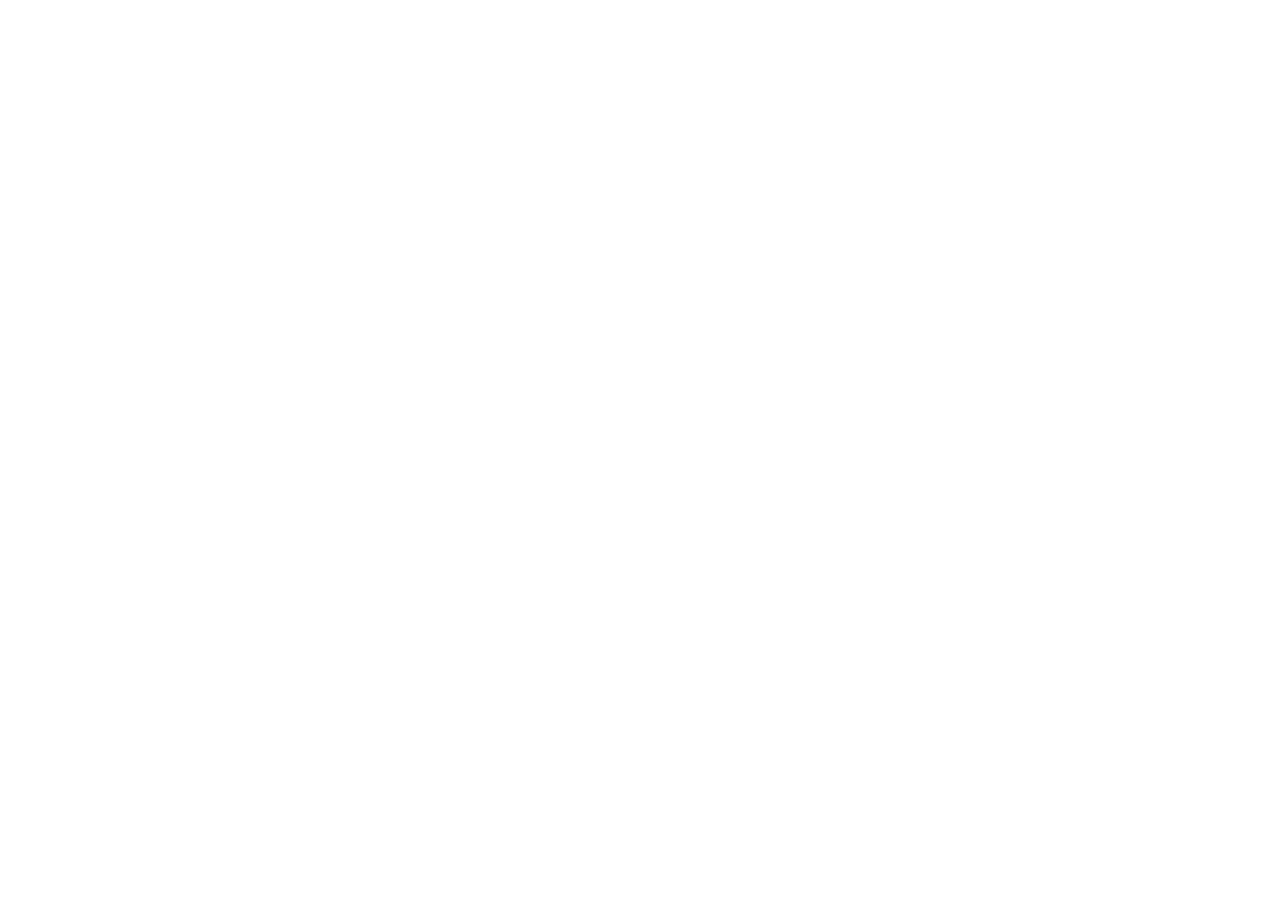
==== index.html @ 01aeedef "新建了大事件项目" ====
<!DOCTYPE html>
<html lang="en">

<head>
    <meta charset="UTF-8">
    <meta http-equiv="X-UA-Compatible" content="IE=edge">
    <meta name="viewport" content="width=device-width, initial-scale=1.0">
    <title>Document</title>
</head>

<body>

</body>

</html>
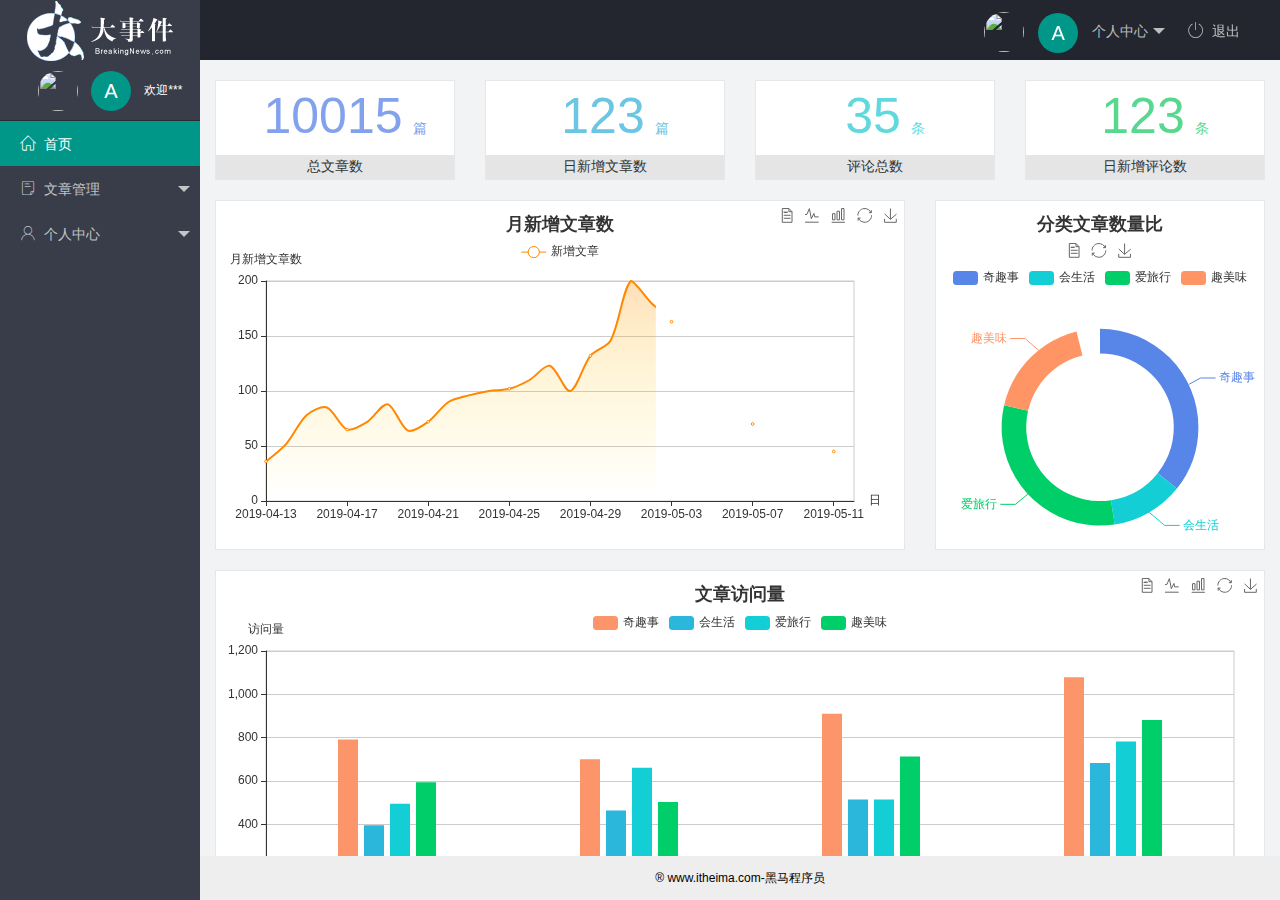
==== commit 03b809a3: "完成了首页的开发" ====
--- a/index.html
+++ b/index.html
@@ -5,11 +5,104 @@
     <meta charset="UTF-8">
     <meta http-equiv="X-UA-Compatible" content="IE=edge">
     <meta name="viewport" content="width=device-width, initial-scale=1.0">
-    <title>Document</title>
+    <title>大事件-后台主页</title>
+    <link rel="stylesheet" href="assets/lib/layui/css/layui.css">
+    <link rel="stylesheet" href="assets/fonts/iconfont.css">
+    <link rel="stylesheet" href="assets/css/index.css">
 </head>
 
 <body>
 
+    <div class="layui-layout layui-layout-admin">
+        <div class="layui-header">
+            <div class="layui-logo layui-hide-xs layui-bg-black">
+                <img src="assets/images1/logo.png" alt="">
+            </div>
+            <!-- 头部区域（可配合layui 已有的水平导航） -->
+            <ul class="layui-nav layui-layout-right">
+                <li class="layui-nav-item layui-hide layui-show-md-inline-block">
+                    <a href="javascript:;" class="userinfo">
+                        <img src="//tva1.sinaimg.cn/crop.0.0.118.118.180/5db11ff4gw1e77d3nqrv8j203b03cweg.jpg"
+                            class="layui-nav-img">
+                        <span class="text-avater">A</span>
+                        个人中心
+                    </a>
+                    <dl class="layui-nav-child">
+                        <dd><a href="">基本资料</a></dd>
+                        <dd><a href="">更换头像</a></dd>
+                        <dd><a href="">重置密码</a></dd>
+                    </dl>
+                </li>
+                <li class="layui-nav-item"><a href="javascript:;" id="btnLoginout"><span
+                            class="iconfont icon-style">&#xe865;</span>退出</a></li>
+            </ul>
+        </div>
+
+        <div class="layui-side layui-bg-black">
+            <div class="layui-side-scroll">
+                <div class="userfo">
+                    <a href="javascript:;" class="userinfo">
+                        <img src="//tva1.sinaimg.cn/crop.0.0.118.118.180/5db11ff4gw1e77d3nqrv8j203b03cweg.jpg"
+                            class="layui-nav-img">
+                        <span class="text-avater">A</span>
+
+                        <span id="welcome">欢迎***</span>
+                    </a>
+                </div>
+
+                <!-- 左侧导航区域（可配合layui已有的垂直导航） -->
+                <ul class="layui-nav layui-nav-tree" lay-shrink="all">
+                    <li class="layui-nav-item layui-this"><a href="./home/dashboard.html" target="fm"><span
+                                class="iconfont icon-style">&#xe6a9;</span>首页</a></li>
+
+                    <li class="layui-nav-item">
+                        <a href="javascript:;"><span class="iconfont icon-style">&#xe615;</span>文章管理</a>
+                        <dl class="layui-nav-child">
+                            <dd><a href="javascript:;"><i class="layui-icon layui-icon-app icon-style-list
+                                "></i>文章类别</a></dd>
+                            <dd><a href="javascript:;">
+                                    <i class="layui-icon layui-icon-app icon-style-list
+                                "></i>
+                                    文章列表</a></dd>
+                            <dd><a href="javascript:;"><i class="layui-icon layui-icon-app icon-style-list
+                                "></i>发布文章</a></dd>
+                        </dl>
+                    </li>
+                    <li class="layui-nav-item">
+                        <a href="javascript:;"><span class="iconfont icon-style">&#xe614;</span>个人中心</a>
+                        <dl class="layui-nav-child">
+                            <dd><a href="javascript:;"><i class="layui-icon layui-icon-app icon-style-list
+                                "></i>基本资料</a></dd>
+                            <dd><a href="javascript:;"><i class="layui-icon layui-icon-app icon-style-list
+                                "></i>更换头像</a></dd>
+                            <dd><a href="javascript:;"><i class="layui-icon layui-icon-app icon-style-list
+                                "></i>重置密码</a></dd>
+                        </dl>
+                    </li>
+                </ul>
+            </div>
+        </div>
+
+        <div class="layui-body">
+            <!-- 内容主体区域 -->
+
+            <iframe src="/home/dashboard.html" frameborder="0" name="fm"></iframe>
+
+        </div>
+
+        <div class="layui-footer">
+            <!-- 底部固定区域 -->
+            &reg;&nbsp;www.itheima.com-黑马程序员
+        </div>
+    </div>
+
+    <script src="assets/lib/layui/layui.all.js"></script>
+    <script src="assets/lib/jquery.js"></script>
+    <script src="assets/js/baseAPI.js"></script>
+    <script src="assets/js/index.js"></script>
+    k
+
+
 </body>
 
 </html>--- a/assets/lib/layui/css/layui.css
+++ b/assets/lib/layui/css/layui.css
@@ -0,0 +1,2 @@
+/** layui-v2.5.5 MIT License By https://www.layui.com */
+ .layui-inline,img{display:inline-block;vertical-align:middle}h1,h2,h3,h4,h5,h6{font-weight:400}.layui-edge,.layui-header,.layui-inline,.layui-main{position:relative}.layui-body,.layui-edge,.layui-elip{overflow:hidden}.layui-btn,.layui-edge,.layui-inline,img{vertical-align:middle}.layui-btn,.layui-disabled,.layui-icon,.layui-unselect{-moz-user-select:none;-webkit-user-select:none;-ms-user-select:none}.layui-elip,.layui-form-checkbox span,.layui-form-pane .layui-form-label{text-overflow:ellipsis;white-space:nowrap}.layui-breadcrumb,.layui-tree-btnGroup{visibility:hidden}blockquote,body,button,dd,div,dl,dt,form,h1,h2,h3,h4,h5,h6,input,li,ol,p,pre,td,textarea,th,ul{margin:0;padding:0;-webkit-tap-highlight-color:rgba(0,0,0,0)}a:active,a:hover{outline:0}img{border:none}li{list-style:none}table{border-collapse:collapse;border-spacing:0}h4,h5,h6{font-size:100%}button,input,optgroup,option,select,textarea{font-family:inherit;font-size:inherit;font-style:inherit;font-weight:inherit;outline:0}pre{white-space:pre-wrap;white-space:-moz-pre-wrap;white-space:-pre-wrap;white-space:-o-pre-wrap;word-wrap:break-word}body{line-height:24px;font:14px Helvetica Neue,Helvetica,PingFang SC,Tahoma,Arial,sans-serif}hr{height:1px;margin:10px 0;border:0;clear:both}a{color:#333;text-decoration:none}a:hover{color:#777}a cite{font-style:normal;*cursor:pointer}.layui-border-box,.layui-border-box *{box-sizing:border-box}.layui-box,.layui-box *{box-sizing:content-box}.layui-clear{clear:both;*zoom:1}.layui-clear:after{content:'\20';clear:both;*zoom:1;display:block;height:0}.layui-inline{*display:inline;*zoom:1}.layui-edge{display:inline-block;width:0;height:0;border-width:6px;border-style:dashed;border-color:transparent}.layui-edge-top{top:-4px;border-bottom-color:#999;border-bottom-style:solid}.layui-edge-right{border-left-color:#999;border-left-style:solid}.layui-edge-bottom{top:2px;border-top-color:#999;border-top-style:solid}.layui-edge-left{border-right-color:#999;border-right-style:solid}.layui-disabled,.layui-disabled:hover{color:#d2d2d2!important;cursor:not-allowed!important}.layui-circle{border-radius:100%}.layui-show{display:block!important}.layui-hide{display:none!important}@font-face{font-family:layui-icon;src:url(../font/iconfont.eot?v=250);src:url(../font/iconfont.eot?v=250#iefix) format('embedded-opentype'),url(../font/iconfont.woff2?v=250) format('woff2'),url(../font/iconfont.woff?v=250) format('woff'),url(../font/iconfont.ttf?v=250) format('truetype'),url(../font/iconfont.svg?v=250#layui-icon) format('svg')}.layui-icon{font-family:layui-icon!important;font-size:16px;font-style:normal;-webkit-font-smoothing:antialiased;-moz-osx-font-smoothing:grayscale}.layui-icon-reply-fill:before{content:"\e611"}.layui-icon-set-fill:before{content:"\e614"}.layui-icon-menu-fill:before{content:"\e60f"}.layui-icon-search:before{content:"\e615"}.layui-icon-share:before{content:"\e641"}.layui-icon-set-sm:before{content:"\e620"}.layui-icon-engine:before{content:"\e628"}.layui-icon-close:before{content:"\1006"}.layui-icon-close-fill:before{content:"\1007"}.layui-icon-chart-screen:before{content:"\e629"}.layui-icon-star:before{content:"\e600"}.layui-icon-circle-dot:before{content:"\e617"}.layui-icon-chat:before{content:"\e606"}.layui-icon-release:before{content:"\e609"}.layui-icon-list:before{content:"\e60a"}.layui-icon-chart:before{content:"\e62c"}.layui-icon-ok-circle:before{content:"\1005"}.layui-icon-layim-theme:before{content:"\e61b"}.layui-icon-table:before{content:"\e62d"}.layui-icon-right:before{content:"\e602"}.layui-icon-left:before{content:"\e603"}.layui-icon-cart-simple:before{content:"\e698"}.layui-icon-face-cry:before{content:"\e69c"}.layui-icon-face-smile:before{content:"\e6af"}.layui-icon-survey:before{content:"\e6b2"}.layui-icon-tree:before{content:"\e62e"}.layui-icon-upload-circle:before{content:"\e62f"}.layui-icon-add-circle:before{content:"\e61f"}.layui-icon-download-circle:before{content:"\e601"}.layui-icon-templeate-1:before{content:"\e630"}.layui-icon-util:before{content:"\e631"}.layui-icon-face-surprised:before{content:"\e664"}.layui-icon-edit:before{content:"\e642"}.layui-icon-speaker:before{content:"\e645"}.layui-icon-down:before{content:"\e61a"}.layui-icon-file:before{content:"\e621"}.layui-icon-layouts:before{content:"\e632"}.layui-icon-rate-half:before{content:"\e6c9"}.layui-icon-add-circle-fine:before{content:"\e608"}.layui-icon-prev-circle:before{content:"\e633"}.layui-icon-read:before{content:"\e705"}.layui-icon-404:before{content:"\e61c"}.layui-icon-carousel:before{content:"\e634"}.layui-icon-help:before{content:"\e607"}.layui-icon-code-circle:before{content:"\e635"}.layui-icon-water:before{content:"\e636"}.layui-icon-username:before{content:"\e66f"}.layui-icon-find-fill:before{content:"\e670"}.layui-icon-about:before{content:"\e60b"}.layui-icon-location:before{content:"\e715"}.layui-icon-up:before{content:"\e619"}.layui-icon-pause:before{content:"\e651"}.layui-icon-date:before{content:"\e637"}.layui-icon-layim-uploadfile:before{content:"\e61d"}.layui-icon-delete:before{content:"\e640"}.layui-icon-play:before{content:"\e652"}.layui-icon-top:before{content:"\e604"}.layui-icon-friends:before{content:"\e612"}.layui-icon-refresh-3:before{content:"\e9aa"}.layui-icon-ok:before{content:"\e605"}.layui-icon-layer:before{content:"\e638"}.layui-icon-face-smile-fine:before{content:"\e60c"}.layui-icon-dollar:before{content:"\e659"}.layui-icon-group:before{content:"\e613"}.layui-icon-layim-download:before{content:"\e61e"}.layui-icon-picture-fine:before{content:"\e60d"}.layui-icon-link:before{content:"\e64c"}.layui-icon-diamond:before{content:"\e735"}.layui-icon-log:before{content:"\e60e"}.layui-icon-rate-solid:before{content:"\e67a"}.layui-icon-fonts-del:before{content:"\e64f"}.layui-icon-unlink:before{content:"\e64d"}.layui-icon-fonts-clear:before{content:"\e639"}.layui-icon-triangle-r:before{content:"\e623"}.layui-icon-circle:before{content:"\e63f"}.layui-icon-radio:before{content:"\e643"}.layui-icon-align-center:before{content:"\e647"}.layui-icon-align-right:before{content:"\e648"}.layui-icon-align-left:before{content:"\e649"}.layui-icon-loading-1:before{content:"\e63e"}.layui-icon-return:before{content:"\e65c"}.layui-icon-fonts-strong:before{content:"\e62b"}.layui-icon-upload:before{content:"\e67c"}.layui-icon-dialogue:before{content:"\e63a"}.layui-icon-video:before{content:"\e6ed"}.layui-icon-headset:before{content:"\e6fc"}.layui-icon-cellphone-fine:before{content:"\e63b"}.layui-icon-add-1:before{content:"\e654"}.layui-icon-face-smile-b:before{content:"\e650"}.layui-icon-fonts-html:before{content:"\e64b"}.layui-icon-form:before{content:"\e63c"}.layui-icon-cart:before{content:"\e657"}.layui-icon-camera-fill:before{content:"\e65d"}.layui-icon-tabs:before{content:"\e62a"}.layui-icon-fonts-code:before{content:"\e64e"}.layui-icon-fire:before{content:"\e756"}.layui-icon-set:before{content:"\e716"}.layui-icon-fonts-u:before{content:"\e646"}.layui-icon-triangle-d:before{content:"\e625"}.layui-icon-tips:before{content:"\e702"}.layui-icon-picture:before{content:"\e64a"}.layui-icon-more-vertical:before{content:"\e671"}.layui-icon-flag:before{content:"\e66c"}.layui-icon-loading:before{content:"\e63d"}.layui-icon-fonts-i:before{content:"\e644"}.layui-icon-refresh-1:before{content:"\e666"}.layui-icon-rmb:before{content:"\e65e"}.layui-icon-home:before{content:"\e68e"}.layui-icon-user:before{content:"\e770"}.layui-icon-notice:before{content:"\e667"}.layui-icon-login-weibo:before{content:"\e675"}.layui-icon-voice:before{content:"\e688"}.layui-icon-upload-drag:before{content:"\e681"}.layui-icon-login-qq:before{content:"\e676"}.layui-icon-snowflake:before{content:"\e6b1"}.layui-icon-file-b:before{content:"\e655"}.layui-icon-template:before{content:"\e663"}.layui-icon-auz:before{content:"\e672"}.layui-icon-console:before{content:"\e665"}.layui-icon-app:before{content:"\e653"}.layui-icon-prev:before{content:"\e65a"}.layui-icon-website:before{content:"\e7ae"}.layui-icon-next:before{content:"\e65b"}.layui-icon-component:before{content:"\e857"}.layui-icon-more:before{content:"\e65f"}.layui-icon-login-wechat:before{content:"\e677"}.layui-icon-shrink-right:before{content:"\e668"}.layui-icon-spread-left:before{content:"\e66b"}.layui-icon-camera:before{content:"\e660"}.layui-icon-note:before{content:"\e66e"}.layui-icon-refresh:before{content:"\e669"}.layui-icon-female:before{content:"\e661"}.layui-icon-male:before{content:"\e662"}.layui-icon-password:before{content:"\e673"}.layui-icon-senior:before{content:"\e674"}.layui-icon-theme:before{content:"\e66a"}.layui-icon-tread:before{content:"\e6c5"}.layui-icon-praise:before{content:"\e6c6"}.layui-icon-star-fill:before{content:"\e658"}.layui-icon-rate:before{content:"\e67b"}.layui-icon-template-1:before{content:"\e656"}.layui-icon-vercode:before{content:"\e679"}.layui-icon-cellphone:before{content:"\e678"}.layui-icon-screen-full:before{content:"\e622"}.layui-icon-screen-restore:before{content:"\e758"}.layui-icon-cols:before{content:"\e610"}.layui-icon-export:before{content:"\e67d"}.layui-icon-print:before{content:"\e66d"}.layui-icon-slider:before{content:"\e714"}.layui-icon-addition:before{content:"\e624"}.layui-icon-subtraction:before{content:"\e67e"}.layui-icon-service:before{content:"\e626"}.layui-icon-transfer:before{content:"\e691"}.layui-main{width:1140px;margin:0 auto}.layui-header{z-index:1000;height:60px}.layui-header a:hover{transition:all .5s;-webkit-transition:all .5s}.layui-side{position:fixed;left:0;top:0;bottom:0;z-index:999;width:200px;overflow-x:hidden}.layui-side-scroll{position:relative;width:220px;height:100%;overflow-x:hidden}.layui-body{position:absolute;left:200px;right:0;top:0;bottom:0;z-index:998;width:auto;overflow-y:auto;box-sizing:border-box}.layui-layout-body{overflow:hidden}.layui-layout-admin .layui-header{background-color:#23262E}.layui-layout-admin .layui-side{top:60px;width:200px;overflow-x:hidden}.layui-layout-admin .layui-body{position:fixed;top:60px;bottom:44px}.layui-layout-admin .layui-main{width:auto;margin:0 15px}.layui-layout-admin .layui-footer{position:fixed;left:200px;right:0;bottom:0;height:44px;line-height:44px;padding:0 15px;background-color:#eee}.layui-layout-admin .layui-logo{position:absolute;left:0;top:0;width:200px;height:100%;line-height:60px;text-align:center;color:#009688;font-size:16px}.layui-layout-admin .layui-header .layui-nav{background:0 0}.layui-layout-left{position:absolute!important;left:200px;top:0}.layui-layout-right{position:absolute!important;right:0;top:0}.layui-container{position:relative;margin:0 auto;padding:0 15px;box-sizing:border-box}.layui-fluid{position:relative;margin:0 auto;padding:0 15px}.layui-row:after,.layui-row:before{content:'';display:block;clear:both}.layui-col-lg1,.layui-col-lg10,.layui-col-lg11,.layui-col-lg12,.layui-col-lg2,.layui-col-lg3,.layui-col-lg4,.layui-col-lg5,.layui-col-lg6,.layui-col-lg7,.layui-col-lg8,.layui-col-lg9,.layui-col-md1,.layui-col-md10,.layui-col-md11,.layui-col-md12,.layui-col-md2,.layui-col-md3,.layui-col-md4,.layui-col-md5,.layui-col-md6,.layui-col-md7,.layui-col-md8,.layui-col-md9,.layui-col-sm1,.layui-col-sm10,.layui-col-sm11,.layui-col-sm12,.layui-col-sm2,.layui-col-sm3,.layui-col-sm4,.layui-col-sm5,.layui-col-sm6,.layui-col-sm7,.layui-col-sm8,.layui-col-sm9,.layui-col-xs1,.layui-col-xs10,.layui-col-xs11,.layui-col-xs12,.layui-col-xs2,.layui-col-xs3,.layui-col-xs4,.layui-col-xs5,.layui-col-xs6,.layui-col-xs7,.layui-col-xs8,.layui-col-xs9{position:relative;display:block;box-sizing:border-box}.layui-col-xs1,.layui-col-xs10,.layui-col-xs11,.layui-col-xs12,.layui-col-xs2,.layui-col-xs3,.layui-col-xs4,.layui-col-xs5,.layui-col-xs6,.layui-col-xs7,.layui-col-xs8,.layui-col-xs9{float:left}.layui-col-xs1{width:8.33333333%}.layui-col-xs2{width:16.66666667%}.layui-col-xs3{width:25%}.layui-col-xs4{width:33.33333333%}.layui-col-xs5{width:41.66666667%}.layui-col-xs6{width:50%}.layui-col-xs7{width:58.33333333%}.layui-col-xs8{width:66.66666667%}.layui-col-xs9{width:75%}.layui-col-xs10{width:83.33333333%}.layui-col-xs11{width:91.66666667%}.layui-col-xs12{width:100%}.layui-col-xs-offset1{margin-left:8.33333333%}.layui-col-xs-offset2{margin-left:16.66666667%}.layui-col-xs-offset3{margin-left:25%}.layui-col-xs-offset4{margin-left:33.33333333%}.layui-col-xs-offset5{margin-left:41.66666667%}.layui-col-xs-offset6{margin-left:50%}.layui-col-xs-offset7{margin-left:58.33333333%}.layui-col-xs-offset8{margin-left:66.66666667%}.layui-col-xs-offset9{margin-left:75%}.layui-col-xs-offset10{margin-left:83.33333333%}.layui-col-xs-offset11{margin-left:91.66666667%}.layui-col-xs-offset12{margin-left:100%}@media screen and (max-width:768px){.layui-hide-xs{display:none!important}.layui-show-xs-block{display:block!important}.layui-show-xs-inline{display:inline!important}.layui-show-xs-inline-block{display:inline-block!important}}@media screen and (min-width:768px){.layui-container{width:750px}.layui-hide-sm{display:none!important}.layui-show-sm-block{display:block!important}.layui-show-sm-inline{display:inline!important}.layui-show-sm-inline-block{display:inline-block!important}.layui-col-sm1,.layui-col-sm10,.layui-col-sm11,.layui-col-sm12,.layui-col-sm2,.layui-col-sm3,.layui-col-sm4,.layui-col-sm5,.layui-col-sm6,.layui-col-sm7,.layui-col-sm8,.layui-col-sm9{float:left}.layui-col-sm1{width:8.33333333%}.layui-col-sm2{width:16.66666667%}.layui-col-sm3{width:25%}.layui-col-sm4{width:33.33333333%}.layui-col-sm5{width:41.66666667%}.layui-col-sm6{width:50%}.layui-col-sm7{width:58.33333333%}.layui-col-sm8{width:66.66666667%}.layui-col-sm9{width:75%}.layui-col-sm10{width:83.33333333%}.layui-col-sm11{width:91.66666667%}.layui-col-sm12{width:100%}.layui-col-sm-offset1{margin-left:8.33333333%}.layui-col-sm-offset2{margin-left:16.66666667%}.layui-col-sm-offset3{margin-left:25%}.layui-col-sm-offset4{margin-left:33.33333333%}.layui-col-sm-offset5{margin-left:41.66666667%}.layui-col-sm-offset6{margin-left:50%}.layui-col-sm-offset7{margin-left:58.33333333%}.layui-col-sm-offset8{margin-left:66.66666667%}.layui-col-sm-offset9{margin-left:75%}.layui-col-sm-offset10{margin-left:83.33333333%}.layui-col-sm-offset11{margin-left:91.66666667%}.layui-col-sm-offset12{margin-left:100%}}@media screen and (min-width:992px){.layui-container{width:970px}.layui-hide-md{display:none!important}.layui-show-md-block{display:block!important}.layui-show-md-inline{display:inline!important}.layui-show-md-inline-block{display:inline-block!important}.layui-col-md1,.layui-col-md10,.layui-col-md11,.layui-col-md12,.layui-col-md2,.layui-col-md3,.layui-col-md4,.layui-col-md5,.layui-col-md6,.layui-col-md7,.layui-col-md8,.layui-col-md9{float:left}.layui-col-md1{width:8.33333333%}.layui-col-md2{width:16.66666667%}.layui-col-md3{width:25%}.layui-col-md4{width:33.33333333%}.layui-col-md5{width:41.66666667%}.layui-col-md6{width:50%}.layui-col-md7{width:58.33333333%}.layui-col-md8{width:66.66666667%}.layui-col-md9{width:75%}.layui-col-md10{width:83.33333333%}.layui-col-md11{width:91.66666667%}.layui-col-md12{width:100%}.layui-col-md-offset1{margin-left:8.33333333%}.layui-col-md-offset2{margin-left:16.66666667%}.layui-col-md-offset3{margin-left:25%}.layui-col-md-offset4{margin-left:33.33333333%}.layui-col-md-offset5{margin-left:41.66666667%}.layui-col-md-offset6{margin-left:50%}.layui-col-md-offset7{margin-left:58.33333333%}.layui-col-md-offset8{margin-left:66.66666667%}.layui-col-md-offset9{margin-left:75%}.layui-col-md-offset10{margin-left:83.33333333%}.layui-col-md-offset11{margin-left:91.66666667%}.layui-col-md-offset12{margin-left:100%}}@media screen and (min-width:1200px){.layui-container{width:1170px}.layui-hide-lg{display:none!important}.layui-show-lg-block{display:block!important}.layui-show-lg-inline{display:inline!important}.layui-show-lg-inline-block{display:inline-block!important}.layui-col-lg1,.layui-col-lg10,.layui-col-lg11,.layui-col-lg12,.layui-col-lg2,.layui-col-lg3,.layui-col-lg4,.layui-col-lg5,.layui-col-lg6,.layui-col-lg7,.layui-col-lg8,.layui-col-lg9{float:left}.layui-col-lg1{width:8.33333333%}.layui-col-lg2{width:16.66666667%}.layui-col-lg3{width:25%}.layui-col-lg4{width:33.33333333%}.layui-col-lg5{width:41.66666667%}.layui-col-lg6{width:50%}.layui-col-lg7{width:58.33333333%}.layui-col-lg8{width:66.66666667%}.layui-col-lg9{width:75%}.layui-col-lg10{width:83.33333333%}.layui-col-lg11{width:91.66666667%}.layui-col-lg12{width:100%}.layui-col-lg-offset1{margin-left:8.33333333%}.layui-col-lg-offset2{margin-left:16.66666667%}.layui-col-lg-offset3{margin-left:25%}.layui-col-lg-offset4{margin-left:33.33333333%}.layui-col-lg-offset5{margin-left:41.66666667%}.layui-col-lg-offset6{margin-left:50%}.layui-col-lg-offset7{margin-left:58.33333333%}.layui-col-lg-offset8{margin-left:66.66666667%}.layui-col-lg-offset9{margin-left:75%}.layui-col-lg-offset10{margin-left:83.33333333%}.layui-col-lg-offset11{margin-left:91.66666667%}.layui-col-lg-offset12{margin-left:100%}}.layui-col-space1{margin:-.5px}.layui-col-space1>*{padding:.5px}.layui-col-space3{margin:-1.5px}.layui-col-space3>*{padding:1.5px}.layui-col-space5{margin:-2.5px}.layui-col-space5>*{padding:2.5px}.layui-col-space8{margin:-3.5px}.layui-col-space8>*{padding:3.5px}.layui-col-space10{margin:-5px}.layui-col-space10>*{padding:5px}.layui-col-space12{margin:-6px}.layui-col-space12>*{padding:6px}.layui-col-space15{margin:-7.5px}.layui-col-space15>*{padding:7.5px}.layui-col-space18{margin:-9px}.layui-col-space18>*{padding:9px}.layui-col-space20{margin:-10px}.layui-col-space20>*{padding:10px}.layui-col-space22{margin:-11px}.layui-col-space22>*{padding:11px}.layui-col-space25{margin:-12.5px}.layui-col-space25>*{padding:12.5px}.layui-col-space30{margin:-15px}.layui-col-space30>*{padding:15px}.layui-btn,.layui-input,.layui-select,.layui-textarea,.layui-upload-button{outline:0;-webkit-appearance:none;transition:all .3s;-webkit-transition:all .3s;box-sizing:border-box}.layui-elem-quote{margin-bottom:10px;padding:15px;line-height:22px;border-left:5px solid #009688;border-radius:0 2px 2px 0;background-color:#f2f2f2}.layui-quote-nm{border-style:solid;border-width:1px 1px 1px 5px;background:0 0}.layui-elem-field{margin-bottom:10px;padding:0;border-width:1px;border-style:solid}.layui-elem-field legend{margin-left:20px;padding:0 10px;font-size:20px;font-weight:300}.layui-field-title{margin:10px 0 20px;border-width:1px 0 0}.layui-field-box{padding:10px 15px}.layui-field-title .layui-field-box{padding:10px 0}.layui-progress{position:relative;height:6px;border-radius:20px;background-color:#e2e2e2}.layui-progress-bar{position:absolute;left:0;top:0;width:0;max-width:100%;height:6px;border-radius:20px;text-align:right;background-color:#5FB878;transition:all .3s;-webkit-transition:all .3s}.layui-progress-big,.layui-progress-big .layui-progress-bar{height:18px;line-height:18px}.layui-progress-text{position:relative;top:-20px;line-height:18px;font-size:12px;color:#666}.layui-progress-big .layui-progress-text{position:static;padding:0 10px;color:#fff}.layui-collapse{border-width:1px;border-style:solid;border-radius:2px}.layui-colla-content,.layui-colla-item{border-top-width:1px;border-top-style:solid}.layui-colla-item:first-child{border-top:none}.layui-colla-title{position:relative;height:42px;line-height:42px;padding:0 15px 0 35px;color:#333;background-color:#f2f2f2;cursor:pointer;font-size:14px;overflow:hidden}.layui-colla-content{display:none;padding:10px 15px;line-height:22px;color:#666}.layui-colla-icon{position:absolute;left:15px;top:0;font-size:14px}.layui-card{margin-bottom:15px;border-radius:2px;background-color:#fff;box-shadow:0 1px 2px 0 rgba(0,0,0,.05)}.layui-card:last-child{margin-bottom:0}.layui-card-header{position:relative;height:42px;line-height:42px;padding:0 15px;border-bottom:1px solid #f6f6f6;color:#333;border-radius:2px 2px 0 0;font-size:14px}.layui-bg-black,.layui-bg-blue,.layui-bg-cyan,.layui-bg-green,.layui-bg-orange,.layui-bg-red{color:#fff!important}.layui-card-body{position:relative;padding:10px 15px;line-height:24px}.layui-card-body[pad15]{padding:15px}.layui-card-body[pad20]{padding:20px}.layui-card-body .layui-table{margin:5px 0}.layui-card .layui-tab{margin:0}.layui-panel-window{position:relative;padding:15px;border-radius:0;border-top:5px solid #E6E6E6;background-color:#fff}.layui-auxiliar-moving{position:fixed;left:0;right:0;top:0;bottom:0;width:100%;height:100%;background:0 0;z-index:9999999999}.layui-form-label,.layui-form-mid,.layui-form-select,.layui-input-block,.layui-input-inline,.layui-textarea{position:relative}.layui-bg-red{background-color:#FF5722!important}.layui-bg-orange{background-color:#FFB800!important}.layui-bg-green{background-color:#009688!important}.layui-bg-cyan{background-color:#2F4056!important}.layui-bg-blue{background-color:#1E9FFF!important}.layui-bg-black{background-color:#393D49!important}.layui-bg-gray{background-color:#eee!important;color:#666!important}.layui-badge-rim,.layui-colla-content,.layui-colla-item,.layui-collapse,.layui-elem-field,.layui-form-pane .layui-form-item[pane],.layui-form-pane .layui-form-label,.layui-input,.layui-layedit,.layui-layedit-tool,.layui-quote-nm,.layui-select,.layui-tab-bar,.layui-tab-card,.layui-tab-title,.layui-tab-title .layui-this:after,.layui-textarea{border-color:#e6e6e6}.layui-timeline-item:before,hr{background-color:#e6e6e6}.layui-text{line-height:22px;font-size:14px;color:#666}.layui-text h1,.layui-text h2,.layui-text h3{font-weight:500;color:#333}.layui-text h1{font-size:30px}.layui-text h2{font-size:24px}.layui-text h3{font-size:18px}.layui-text a:not(.layui-btn){color:#01AAED}.layui-text a:not(.layui-btn):hover{text-decoration:underline}.layui-text ul{padding:5px 0 5px 15px}.layui-text ul li{margin-top:5px;list-style-type:disc}.layui-text em,.layui-word-aux{color:#999!important;padding:0 5px!important}.layui-btn{display:inline-block;height:38px;line-height:38px;padding:0 18px;background-color:#009688;color:#fff;white-space:nowrap;text-align:center;font-size:14px;border:none;border-radius:2px;cursor:pointer}.layui-btn:hover{opacity:.8;filter:alpha(opacity=80);color:#fff}.layui-btn:active{opacity:1;filter:alpha(opacity=100)}.layui-btn+.layui-btn{margin-left:10px}.layui-btn-container{font-size:0}.layui-btn-container .layui-btn{margin-right:10px;margin-bottom:10px}.layui-btn-container .layui-btn+.layui-btn{margin-left:0}.layui-table .layui-btn-container .layui-btn{margin-bottom:9px}.layui-btn-radius{border-radius:100px}.layui-btn .layui-icon{margin-right:3px;font-size:18px;vertical-align:bottom;vertical-align:middle\9}.layui-btn-primary{border:1px solid #C9C9C9;background-color:#fff;color:#555}.layui-btn-primary:hover{border-color:#009688;color:#333}.layui-btn-normal{background-color:#1E9FFF}.layui-btn-warm{background-color:#FFB800}.layui-btn-danger{background-color:#FF5722}.layui-btn-checked{background-color:#5FB878}.layui-btn-disabled,.layui-btn-disabled:active,.layui-btn-disabled:hover{border:1px solid #e6e6e6;background-color:#FBFBFB;color:#C9C9C9;cursor:not-allowed;opacity:1}.layui-btn-lg{height:44px;line-height:44px;padding:0 25px;font-size:16px}.layui-btn-sm{height:30px;line-height:30px;padding:0 10px;font-size:12px}.layui-btn-sm i{font-size:16px!important}.layui-btn-xs{height:22px;line-height:22px;padding:0 5px;font-size:12px}.layui-btn-xs i{font-size:14px!important}.layui-btn-group{display:inline-block;vertical-align:middle;font-size:0}.layui-btn-group .layui-btn{margin-left:0!important;margin-right:0!important;border-left:1px solid rgba(255,255,255,.5);border-radius:0}.layui-btn-group .layui-btn-primary{border-left:none}.layui-btn-group .layui-btn-primary:hover{border-color:#C9C9C9;color:#009688}.layui-btn-group .layui-btn:first-child{border-left:none;border-radius:2px 0 0 2px}.layui-btn-group .layui-btn-primary:first-child{border-left:1px solid #c9c9c9}.layui-btn-group .layui-btn:last-child{border-radius:0 2px 2px 0}.layui-btn-group .layui-btn+.layui-btn{margin-left:0}.layui-btn-group+.layui-btn-group{margin-left:10px}.layui-btn-fluid{width:100%}.layui-input,.layui-select,.layui-textarea{height:38px;line-height:1.3;line-height:38px\9;border-width:1px;border-style:solid;background-color:#fff;border-radius:2px}.layui-input::-webkit-input-placeholder,.layui-select::-webkit-input-placeholder,.layui-textarea::-webkit-input-placeholder{line-height:1.3}.layui-input,.layui-textarea{display:block;width:100%;padding-left:10px}.layui-input:hover,.layui-textarea:hover{border-color:#D2D2D2!important}.layui-input:focus,.layui-textarea:focus{border-color:#C9C9C9!important}.layui-textarea{min-height:100px;height:auto;line-height:20px;padding:6px 10px;resize:vertical}.layui-select{padding:0 10px}.layui-form input[type=checkbox],.layui-form input[type=radio],.layui-form select{display:none}.layui-form [lay-ignore]{display:initial}.layui-form-item{margin-bottom:15px;clear:both;*zoom:1}.layui-form-item:after{content:'\20';clear:both;*zoom:1;display:block;height:0}.layui-form-label{float:left;display:block;padding:9px 15px;width:80px;font-weight:400;line-height:20px;text-align:right}.layui-form-label-col{display:block;float:none;padding:9px 0;line-height:20px;text-align:left}.layui-form-item .layui-inline{margin-bottom:5px;margin-right:10px}.layui-input-block{margin-left:110px;min-height:36px}.layui-input-inline{display:inline-block;vertical-align:middle}.layui-form-item .layui-input-inline{float:left;width:190px;margin-right:10px}.layui-form-text .layui-input-inline{width:auto}.layui-form-mid{float:left;display:block;padding:9px 0!important;line-height:20px;margin-right:10px}.layui-form-danger+.layui-form-select .layui-input,.layui-form-danger:focus{border-color:#FF5722!important}.layui-form-select .layui-input{padding-right:30px;cursor:pointer}.layui-form-select .layui-edge{position:absolute;right:10px;top:50%;margin-top:-3px;cursor:pointer;border-width:6px;border-top-color:#c2c2c2;border-top-style:solid;transition:all .3s;-webkit-transition:all .3s}.layui-form-select dl{display:none;position:absolute;left:0;top:42px;padding:5px 0;z-index:899;min-width:100%;border:1px solid #d2d2d2;max-height:300px;overflow-y:auto;background-color:#fff;border-radius:2px;box-shadow:0 2px 4px rgba(0,0,0,.12);box-sizing:border-box}.layui-form-select dl dd,.layui-form-select dl dt{padding:0 10px;line-height:36px;white-space:nowrap;overflow:hidden;text-overflow:ellipsis}.layui-form-select dl dt{font-size:12px;color:#999}.layui-form-select dl dd{cursor:pointer}.layui-form-select dl dd:hover{background-color:#f2f2f2;-webkit-transition:.5s all;transition:.5s all}.layui-form-select .layui-select-group dd{padding-left:20px}.layui-form-select dl dd.layui-select-tips{padding-left:10px!important;color:#999}.layui-form-select dl dd.layui-this{background-color:#5FB878;color:#fff}.layui-form-checkbox,.layui-form-select dl dd.layui-disabled{background-color:#fff}.layui-form-selected dl{display:block}.layui-form-checkbox,.layui-form-checkbox *,.layui-form-switch{display:inline-block;vertical-align:middle}.layui-form-selected .layui-edge{margin-top:-9px;-webkit-transform:rotate(180deg);transform:rotate(180deg);margin-top:-3px\9}:root .layui-form-selected .layui-edge{margin-top:-9px\0/IE9}.layui-form-selectup dl{top:auto;bottom:42px}.layui-select-none{margin:5px 0;text-align:center;color:#999}.layui-select-disabled .layui-disabled{border-color:#eee!important}.layui-select-disabled .layui-edge{border-top-color:#d2d2d2}.layui-form-checkbox{position:relative;height:30px;line-height:30px;margin-right:10px;padding-right:30px;cursor:pointer;font-size:0;-webkit-transition:.1s linear;transition:.1s linear;box-sizing:border-box}.layui-form-checkbox span{padding:0 10px;height:100%;font-size:14px;border-radius:2px 0 0 2px;background-color:#d2d2d2;color:#fff;overflow:hidden}.layui-form-checkbox:hover span{background-color:#c2c2c2}.layui-form-checkbox i{position:absolute;right:0;top:0;width:30px;height:28px;border:1px solid #d2d2d2;border-left:none;border-radius:0 2px 2px 0;color:#fff;font-size:20px;text-align:center}.layui-form-checkbox:hover i{border-color:#c2c2c2;color:#c2c2c2}.layui-form-checked,.layui-form-checked:hover{border-color:#5FB878}.layui-form-checked span,.layui-form-checked:hover span{background-color:#5FB878}.layui-form-checked i,.layui-form-checked:hover i{color:#5FB878}.layui-form-item .layui-form-checkbox{margin-top:4px}.layui-form-checkbox[lay-skin=primary]{height:auto!important;line-height:normal!important;min-width:18px;min-height:18px;border:none!important;margin-right:0;padding-left:28px;padding-right:0;background:0 0}.layui-form-checkbox[lay-skin=primary] span{padding-left:0;padding-right:15px;line-height:18px;background:0 0;color:#666}.layui-form-checkbox[lay-skin=primary] i{right:auto;left:0;width:16px;height:16px;line-height:16px;border:1px solid #d2d2d2;font-size:12px;border-radius:2px;background-color:#fff;-webkit-transition:.1s linear;transition:.1s linear}.layui-form-checkbox[lay-skin=primary]:hover i{border-color:#5FB878;color:#fff}.layui-form-checked[lay-skin=primary] i{border-color:#5FB878!important;background-color:#5FB878;color:#fff}.layui-checkbox-disbaled[lay-skin=primary] span{background:0 0!important;color:#c2c2c2}.layui-checkbox-disbaled[lay-skin=primary]:hover i{border-color:#d2d2d2}.layui-form-item .layui-form-checkbox[lay-skin=primary]{margin-top:10px}.layui-form-switch{position:relative;height:22px;line-height:22px;min-width:35px;padding:0 5px;margin-top:8px;border:1px solid #d2d2d2;border-radius:20px;cursor:pointer;background-color:#fff;-webkit-transition:.1s linear;transition:.1s linear}.layui-form-switch i{position:absolute;left:5px;top:3px;width:16px;height:16px;border-radius:20px;background-color:#d2d2d2;-webkit-transition:.1s linear;transition:.1s linear}.layui-form-switch em{position:relative;top:0;width:25px;margin-left:21px;padding:0!important;text-align:center!important;color:#999!important;font-style:normal!important;font-size:12px}.layui-form-onswitch{border-color:#5FB878;background-color:#5FB878}.layui-checkbox-disbaled,.layui-checkbox-disbaled i{border-color:#e2e2e2!important}.layui-form-onswitch i{left:100%;margin-left:-21px;background-color:#fff}.layui-form-onswitch em{margin-left:5px;margin-right:21px;color:#fff!important}.layui-checkbox-disbaled span{background-color:#e2e2e2!important}.layui-checkbox-disbaled:hover i{color:#fff!important}[lay-radio]{display:none}.layui-form-radio,.layui-form-radio *{display:inline-block;vertical-align:middle}.layui-form-radio{line-height:28px;margin:6px 10px 0 0;padding-right:10px;cursor:pointer;font-size:0}.layui-form-radio *{font-size:14px}.layui-form-radio>i{margin-right:8px;font-size:22px;color:#c2c2c2}.layui-form-radio>i:hover,.layui-form-radioed>i{color:#5FB878}.layui-radio-disbaled>i{color:#e2e2e2!important}.layui-form-pane .layui-form-label{width:110px;padding:8px 15px;height:38px;line-height:20px;border-width:1px;border-style:solid;border-radius:2px 0 0 2px;text-align:center;background-color:#FBFBFB;overflow:hidden;box-sizing:border-box}.layui-form-pane .layui-input-inline{margin-left:-1px}.layui-form-pane .layui-input-block{margin-left:110px;left:-1px}.layui-form-pane .layui-input{border-radius:0 2px 2px 0}.layui-form-pane .layui-form-text .layui-form-label{float:none;width:100%;border-radius:2px;box-sizing:border-box;text-align:left}.layui-form-pane .layui-form-text .layui-input-inline{display:block;margin:0;top:-1px;clear:both}.layui-form-pane .layui-form-text .layui-input-block{margin:0;left:0;top:-1px}.layui-form-pane .layui-form-text .layui-textarea{min-height:100px;border-radius:0 0 2px 2px}.layui-form-pane .layui-form-checkbox{margin:4px 0 4px 10px}.layui-form-pane .layui-form-radio,.layui-form-pane .layui-form-switch{margin-top:6px;margin-left:10px}.layui-form-pane .layui-form-item[pane]{position:relative;border-width:1px;border-style:solid}.layui-form-pane .layui-form-item[pane] .layui-form-label{position:absolute;left:0;top:0;height:100%;border-width:0 1px 0 0}.layui-form-pane .layui-form-item[pane] .layui-input-inline{margin-left:110px}@media screen and (max-width:450px){.layui-form-item .layui-form-label{text-overflow:ellipsis;overflow:hidden;white-space:nowrap}.layui-form-item .layui-inline{display:block;margin-right:0;margin-bottom:20px;clear:both}.layui-form-item .layui-inline:after{content:'\20';clear:both;display:block;height:0}.layui-form-item .layui-input-inline{display:block;float:none;left:-3px;width:auto;margin:0 0 10px 112px}.layui-form-item .layui-input-inline+.layui-form-mid{margin-left:110px;top:-5px;padding:0}.layui-form-item .layui-form-checkbox{margin-right:5px;margin-bottom:5px}}.layui-layedit{border-width:1px;border-style:solid;border-radius:2px}.layui-layedit-tool{padding:3px 5px;border-bottom-width:1px;border-bottom-style:solid;font-size:0}.layedit-tool-fixed{position:fixed;top:0;border-top:1px solid #e2e2e2}.layui-layedit-tool .layedit-tool-mid,.layui-layedit-tool .layui-icon{display:inline-block;vertical-align:middle;text-align:center;font-size:14px}.layui-layedit-tool .layui-icon{position:relative;width:32px;height:30px;line-height:30px;margin:3px 5px;color:#777;cursor:pointer;border-radius:2px}.layui-layedit-tool .layui-icon:hover{color:#393D49}.layui-layedit-tool .layui-icon:active{color:#000}.layui-layedit-tool .layedit-tool-active{background-color:#e2e2e2;color:#000}.layui-layedit-tool .layui-disabled,.layui-layedit-tool .layui-disabled:hover{color:#d2d2d2;cursor:not-allowed}.layui-layedit-tool .layedit-tool-mid{width:1px;height:18px;margin:0 10px;background-color:#d2d2d2}.layedit-tool-html{width:50px!important;font-size:30px!important}.layedit-tool-b,.layedit-tool-code,.layedit-tool-help{font-size:16px!important}.layedit-tool-d,.layedit-tool-face,.layedit-tool-image,.layedit-tool-unlink{font-size:18px!important}.layedit-tool-image input{position:absolute;font-size:0;left:0;top:0;width:100%;height:100%;opacity:.01;filter:Alpha(opacity=1);cursor:pointer}.layui-layedit-iframe iframe{display:block;width:100%}#LAY_layedit_code{overflow:hidden}.layui-laypage{display:inline-block;*display:inline;*zoom:1;vertical-align:middle;margin:10px 0;font-size:0}.layui-laypage>a:first-child,.layui-laypage>a:first-child em{border-radius:2px 0 0 2px}.layui-laypage>a:last-child,.layui-laypage>a:last-child em{border-radius:0 2px 2px 0}.layui-laypage>:first-child{margin-left:0!important}.layui-laypage>:last-child{margin-right:0!important}.layui-laypage a,.layui-laypage button,.layui-laypage input,.layui-laypage select,.layui-laypage span{border:1px solid #e2e2e2}.layui-laypage a,.layui-laypage span{display:inline-block;*display:inline;*zoom:1;vertical-align:middle;padding:0 15px;height:28px;line-height:28px;margin:0 -1px 5px 0;background-color:#fff;color:#333;font-size:12px}.layui-flow-more a *,.layui-laypage input,.layui-table-view select[lay-ignore]{display:inline-block}.layui-laypage a:hover{color:#009688}.layui-laypage em{font-style:normal}.layui-laypage .layui-laypage-spr{color:#999;font-weight:700}.layui-laypage a{text-decoration:none}.layui-laypage .layui-laypage-curr{position:relative}.layui-laypage .layui-laypage-curr em{position:relative;color:#fff}.layui-laypage .layui-laypage-curr .layui-laypage-em{position:absolute;left:-1px;top:-1px;padding:1px;width:100%;height:100%;background-color:#009688}.layui-laypage-em{border-radius:2px}.layui-laypage-next em,.layui-laypage-prev em{font-family:Sim sun;font-size:16px}.layui-laypage .layui-laypage-count,.layui-laypage .layui-laypage-limits,.layui-laypage .layui-laypage-refresh,.layui-laypage .layui-laypage-skip{margin-left:10px;margin-right:10px;padding:0;border:none}.layui-laypage .layui-laypage-limits,.layui-laypage .layui-laypage-refresh{vertical-align:top}.layui-laypage .layui-laypage-refresh i{font-size:18px;cursor:pointer}.layui-laypage select{height:22px;padding:3px;border-radius:2px;cursor:pointer}.layui-laypage .layui-laypage-skip{height:30px;line-height:30px;color:#999}.layui-laypage button,.layui-laypage input{height:30px;line-height:30px;border-radius:2px;vertical-align:top;background-color:#fff;box-sizing:border-box}.layui-laypage input{width:40px;margin:0 10px;padding:0 3px;text-align:center}.layui-laypage input:focus,.layui-laypage select:focus{border-color:#009688!important}.layui-laypage button{margin-left:10px;padding:0 10px;cursor:pointer}.layui-table,.layui-table-view{margin:10px 0}.layui-flow-more{margin:10px 0;text-align:center;color:#999;font-size:14px}.layui-flow-more a{height:32px;line-height:32px}.layui-flow-more a *{vertical-align:top}.layui-flow-more a cite{padding:0 20px;border-radius:3px;background-color:#eee;color:#333;font-style:normal}.layui-flow-more a cite:hover{opacity:.8}.layui-flow-more a i{font-size:30px;color:#737383}.layui-table{width:100%;background-color:#fff;color:#666}.layui-table tr{transition:all .3s;-webkit-transition:all .3s}.layui-table th{text-align:left;font-weight:400}.layui-table tbody tr:hover,.layui-table thead tr,.layui-table-click,.layui-table-header,.layui-table-hover,.layui-table-mend,.layui-table-patch,.layui-table-tool,.layui-table-total,.layui-table-total tr,.layui-table[lay-even] tr:nth-child(even){background-color:#f2f2f2}.layui-table td,.layui-table th,.layui-table-col-set,.layui-table-fixed-r,.layui-table-grid-down,.layui-table-header,.layui-table-page,.layui-table-tips-main,.layui-table-tool,.layui-table-total,.layui-table-view,.layui-table[lay-skin=line],.layui-table[lay-skin=row]{border-width:1px;border-style:solid;border-color:#e6e6e6}.layui-table td,.layui-table th{position:relative;padding:9px 15px;min-height:20px;line-height:20px;font-size:14px}.layui-table[lay-skin=line] td,.layui-table[lay-skin=line] th{border-width:0 0 1px}.layui-table[lay-skin=row] td,.layui-table[lay-skin=row] th{border-width:0 1px 0 0}.layui-table[lay-skin=nob] td,.layui-table[lay-skin=nob] th{border:none}.layui-table img{max-width:100px}.layui-table[lay-size=lg] td,.layui-table[lay-size=lg] th{padding:15px 30px}.layui-table-view .layui-table[lay-size=lg] .layui-table-cell{height:40px;line-height:40px}.layui-table[lay-size=sm] td,.layui-table[lay-size=sm] th{font-size:12px;padding:5px 10px}.layui-table-view .layui-table[lay-size=sm] .layui-table-cell{height:20px;line-height:20px}.layui-table[lay-data]{display:none}.layui-table-box{position:relative;overflow:hidden}.layui-table-view .layui-table{position:relative;width:auto;margin:0}.layui-table-view .layui-table[lay-skin=line]{border-width:0 1px 0 0}.layui-table-view .layui-table[lay-skin=row]{border-width:0 0 1px}.layui-table-view .layui-table td,.layui-table-view .layui-table th{padding:5px 0;border-top:none;border-left:none}.layui-table-view .layui-table th.layui-unselect .layui-table-cell span{cursor:pointer}.layui-table-view .layui-table td{cursor:default}.layui-table-view .layui-table td[data-edit=text]{cursor:text}.layui-table-view .layui-form-checkbox[lay-skin=primary] i{width:18px;height:18px}.layui-table-view .layui-form-radio{line-height:0;padding:0}.layui-table-view .layui-form-radio>i{margin:0;font-size:20px}.layui-table-init{position:absolute;left:0;top:0;width:100%;height:100%;text-align:center;z-index:110}.layui-table-init .layui-icon{position:absolute;left:50%;top:50%;margin:-15px 0 0 -15px;font-size:30px;color:#c2c2c2}.layui-table-header{border-width:0 0 1px;overflow:hidden}.layui-table-header .layui-table{margin-bottom:-1px}.layui-table-tool .layui-inline[lay-event]{position:relative;width:26px;height:26px;padding:5px;line-height:16px;margin-right:10px;text-align:center;color:#333;border:1px solid #ccc;cursor:pointer;-webkit-transition:.5s all;transition:.5s all}.layui-table-tool .layui-inline[lay-event]:hover{border:1px solid #999}.layui-table-tool-temp{padding-right:120px}.layui-table-tool-self{position:absolute;right:17px;top:10px}.layui-table-tool .layui-table-tool-self .layui-inline[lay-event]{margin:0 0 0 10px}.layui-table-tool-panel{position:absolute;top:29px;left:-1px;padding:5px 0;min-width:150px;min-height:40px;border:1px solid #d2d2d2;text-align:left;overflow-y:auto;background-color:#fff;box-shadow:0 2px 4px rgba(0,0,0,.12)}.layui-table-cell,.layui-table-tool-panel li{overflow:hidden;text-overflow:ellipsis;white-space:nowrap}.layui-table-tool-panel li{padding:0 10px;line-height:30px;-webkit-transition:.5s all;transition:.5s all}.layui-table-tool-panel li .layui-form-checkbox[lay-skin=primary]{width:100%;padding-left:28px}.layui-table-tool-panel li:hover{background-color:#f2f2f2}.layui-table-tool-panel li .layui-form-checkbox[lay-skin=primary] i{position:absolute;left:0;top:0}.layui-table-tool-panel li .layui-form-checkbox[lay-skin=primary] span{padding:0}.layui-table-tool .layui-table-tool-self .layui-table-tool-panel{left:auto;right:-1px}.layui-table-col-set{position:absolute;right:0;top:0;width:20px;height:100%;border-width:0 0 0 1px;background-color:#fff}.layui-table-sort{width:10px;height:20px;margin-left:5px;cursor:pointer!important}.layui-table-sort .layui-edge{position:absolute;left:5px;border-width:5px}.layui-table-sort .layui-table-sort-asc{top:3px;border-top:none;border-bottom-style:solid;border-bottom-color:#b2b2b2}.layui-table-sort .layui-table-sort-asc:hover{border-bottom-color:#666}.layui-table-sort .layui-table-sort-desc{bottom:5px;border-bottom:none;border-top-style:solid;border-top-color:#b2b2b2}.layui-table-sort .layui-table-sort-desc:hover{border-top-color:#666}.layui-table-sort[lay-sort=asc] .layui-table-sort-asc{border-bottom-color:#000}.layui-table-sort[lay-sort=desc] .layui-table-sort-desc{border-top-color:#000}.layui-table-cell{height:28px;line-height:28px;padding:0 15px;position:relative;box-sizing:border-box}.layui-table-cell .layui-form-checkbox[lay-skin=primary]{top:-1px;padding:0}.layui-table-cell .layui-table-link{color:#01AAED}.laytable-cell-checkbox,.laytable-cell-numbers,.laytable-cell-radio,.laytable-cell-space{padding:0;text-align:center}.layui-table-body{position:relative;overflow:auto;margin-right:-1px;margin-bottom:-1px}.layui-table-body .layui-none{line-height:26px;padding:15px;text-align:center;color:#999}.layui-table-fixed{position:absolute;left:0;top:0;z-index:101}.layui-table-fixed .layui-table-body{overflow:hidden}.layui-table-fixed-l{box-shadow:0 -1px 8px rgba(0,0,0,.08)}.layui-table-fixed-r{left:auto;right:-1px;border-width:0 0 0 1px;box-shadow:-1px 0 8px rgba(0,0,0,.08)}.layui-table-fixed-r .layui-table-header{position:relative;overflow:visible}.layui-table-mend{position:absolute;right:-49px;top:0;height:100%;width:50px}.layui-table-tool{position:relative;z-index:890;width:100%;min-height:50px;line-height:30px;padding:10px 15px;border-width:0 0 1px}.layui-table-tool .layui-btn-container{margin-bottom:-10px}.layui-table-page,.layui-table-total{border-width:1px 0 0;margin-bottom:-1px;overflow:hidden}.layui-table-page{position:relative;width:100%;padding:7px 7px 0;height:41px;font-size:12px;white-space:nowrap}.layui-table-page>div{height:26px}.layui-table-page .layui-laypage{margin:0}.layui-table-page .layui-laypage a,.layui-table-page .layui-laypage span{height:26px;line-height:26px;margin-bottom:10px;border:none;background:0 0}.layui-table-page .layui-laypage a,.layui-table-page .layui-laypage span.layui-laypage-curr{padding:0 12px}.layui-table-page .layui-laypage span{margin-left:0;padding:0}.layui-table-page .layui-laypage .layui-laypage-prev{margin-left:-7px!important}.layui-table-page .layui-laypage .layui-laypage-curr .layui-laypage-em{left:0;top:0;padding:0}.layui-table-page .layui-laypage button,.layui-table-page .layui-laypage input{height:26px;line-height:26px}.layui-table-page .layui-laypage input{width:40px}.layui-table-page .layui-laypage button{padding:0 10px}.layui-table-page select{height:18px}.layui-table-patch .layui-table-cell{padding:0;width:30px}.layui-table-edit{position:absolute;left:0;top:0;width:100%;height:100%;padding:0 14px 1px;border-radius:0;box-shadow:1px 1px 20px rgba(0,0,0,.15)}.layui-table-edit:focus{border-color:#5FB878!important}select.layui-table-edit{padding:0 0 0 10px;border-color:#C9C9C9}.layui-table-view .layui-form-checkbox,.layui-table-view .layui-form-radio,.layui-table-view .layui-form-switch{top:0;margin:0;box-sizing:content-box}.layui-table-view .layui-form-checkbox{top:-1px;height:26px;line-height:26px}.layui-table-view .layui-form-checkbox i{height:26px}.layui-table-grid .layui-table-cell{overflow:visible}.layui-table-grid-down{position:absolute;top:0;right:0;width:26px;height:100%;padding:5px 0;border-width:0 0 0 1px;text-align:center;background-color:#fff;color:#999;cursor:pointer}.layui-table-grid-down .layui-icon{position:absolute;top:50%;left:50%;margin:-8px 0 0 -8px}.layui-table-grid-down:hover{background-color:#fbfbfb}body .layui-table-tips .layui-layer-content{background:0 0;padding:0;box-shadow:0 1px 6px rgba(0,0,0,.12)}.layui-table-tips-main{margin:-44px 0 0 -1px;max-height:150px;padding:8px 15px;font-size:14px;overflow-y:scroll;background-color:#fff;color:#666}.layui-table-tips-c{position:absolute;right:-3px;top:-13px;width:20px;height:20px;padding:3px;cursor:pointer;background-color:#666;border-radius:50%;color:#fff}.layui-table-tips-c:hover{background-color:#777}.layui-table-tips-c:before{position:relative;right:-2px}.layui-upload-file{display:none!important;opacity:.01;filter:Alpha(opacity=1)}.layui-upload-drag,.layui-upload-form,.layui-upload-wrap{display:inline-block}.layui-upload-list{margin:10px 0}.layui-upload-choose{padding:0 10px;color:#999}.layui-upload-drag{position:relative;padding:30px;border:1px dashed #e2e2e2;background-color:#fff;text-align:center;cursor:pointer;color:#999}.layui-upload-drag .layui-icon{font-size:50px;color:#009688}.layui-upload-drag[lay-over]{border-color:#009688}.layui-upload-iframe{position:absolute;width:0;height:0;border:0;visibility:hidden}.layui-upload-wrap{position:relative;vertical-align:middle}.layui-upload-wrap .layui-upload-file{display:block!important;position:absolute;left:0;top:0;z-index:10;font-size:100px;width:100%;height:100%;opacity:.01;filter:Alpha(opacity=1);cursor:pointer}.layui-transfer-active,.layui-transfer-box{display:inline-block;vertical-align:middle}.layui-transfer-box,.layui-transfer-header,.layui-transfer-search{border-width:0;border-style:solid;border-color:#e6e6e6}.layui-transfer-box{position:relative;border-width:1px;width:200px;height:360px;border-radius:2px;background-color:#fff}.layui-transfer-box .layui-form-checkbox{width:100%;margin:0!important}.layui-transfer-header{height:38px;line-height:38px;padding:0 10px;border-bottom-width:1px}.layui-transfer-search{position:relative;padding:10px;border-bottom-width:1px}.layui-transfer-search .layui-input{height:32px;padding-left:30px;font-size:12px}.layui-transfer-search .layui-icon-search{position:absolute;left:20px;top:50%;margin-top:-8px;color:#666}.layui-transfer-active{margin:0 15px}.layui-transfer-active .layui-btn{display:block;margin:0;padding:0 15px;background-color:#5FB878;border-color:#5FB878;color:#fff}.layui-transfer-active .layui-btn-disabled{background-color:#FBFBFB;border-color:#e6e6e6;color:#C9C9C9}.layui-transfer-active .layui-btn:first-child{margin-bottom:15px}.layui-transfer-active .layui-btn .layui-icon{margin:0;font-size:14px!important}.layui-transfer-data{padding:5px 0;overflow:auto}.layui-transfer-data li{height:32px;line-height:32px;padding:0 10px}.layui-transfer-data li:hover{background-color:#f2f2f2;transition:.5s all}.layui-transfer-data .layui-none{padding:15px 10px;text-align:center;color:#999}.layui-nav{position:relative;padding:0 20px;background-color:#393D49;color:#fff;border-radius:2px;font-size:0;box-sizing:border-box}.layui-nav *{font-size:14px}.layui-nav .layui-nav-item{position:relative;display:inline-block;*display:inline;*zoom:1;vertical-align:middle;line-height:60px}.layui-nav .layui-nav-item a{display:block;padding:0 20px;color:#fff;color:rgba(255,255,255,.7);transition:all .3s;-webkit-transition:all .3s}.layui-nav .layui-this:after,.layui-nav-bar,.layui-nav-tree .layui-nav-itemed:after{position:absolute;left:0;top:0;width:0;height:5px;background-color:#5FB878;transition:all .2s;-webkit-transition:all .2s}.layui-nav-bar{z-index:1000}.layui-nav .layui-nav-item a:hover,.layui-nav .layui-this a{color:#fff}.layui-nav .layui-this:after{content:'';top:auto;bottom:0;width:100%}.layui-nav-img{width:30px;height:30px;margin-right:10px;border-radius:50%}.layui-nav .layui-nav-more{content:'';width:0;height:0;border-style:solid dashed dashed;border-color:#fff transparent transparent;overflow:hidden;cursor:pointer;transition:all .2s;-webkit-transition:all .2s;position:absolute;top:50%;right:3px;margin-top:-3px;border-width:6px;border-top-color:rgba(255,255,255,.7)}.layui-nav .layui-nav-mored,.layui-nav-itemed>a .layui-nav-more{margin-top:-9px;border-style:dashed dashed solid;border-color:transparent transparent #fff}.layui-nav-child{display:none;position:absolute;left:0;top:65px;min-width:100%;line-height:36px;padding:5px 0;box-shadow:0 2px 4px rgba(0,0,0,.12);border:1px solid #d2d2d2;background-color:#fff;z-index:100;border-radius:2px;white-space:nowrap}.layui-nav .layui-nav-child a{color:#333}.layui-nav .layui-nav-child a:hover{background-color:#f2f2f2;color:#000}.layui-nav-child dd{position:relative}.layui-nav .layui-nav-child dd.layui-this a,.layui-nav-child dd.layui-this{background-color:#5FB878;color:#fff}.layui-nav-child dd.layui-this:after{display:none}.layui-nav-tree{width:200px;padding:0}.layui-nav-tree .layui-nav-item{display:block;width:100%;line-height:45px}.layui-nav-tree .layui-nav-item a{position:relative;height:45px;line-height:45px;text-overflow:ellipsis;overflow:hidden;white-space:nowrap}.layui-nav-tree .layui-nav-item a:hover{background-color:#4E5465}.layui-nav-tree .layui-nav-bar{width:5px;height:0;background-color:#009688}.layui-nav-tree .layui-nav-child dd.layui-this,.layui-nav-tree .layui-nav-child dd.layui-this a,.layui-nav-tree .layui-this,.layui-nav-tree .layui-this>a,.layui-nav-tree .layui-this>a:hover{background-color:#009688;color:#fff}.layui-nav-tree .layui-this:after{display:none}.layui-nav-itemed>a,.layui-nav-tree .layui-nav-title a,.layui-nav-tree .layui-nav-title a:hover{color:#fff!important}.layui-nav-tree .layui-nav-child{position:relative;z-index:0;top:0;border:none;box-shadow:none}.layui-nav-tree .layui-nav-child a{height:40px;line-height:40px;color:#fff;color:rgba(255,255,255,.7)}.layui-nav-tree .layui-nav-child,.layui-nav-tree .layui-nav-child a:hover{background:0 0;color:#fff}.layui-nav-tree .layui-nav-more{right:10px}.layui-nav-itemed>.layui-nav-child{display:block;padding:0;background-color:rgba(0,0,0,.3)!important}.layui-nav-itemed>.layui-nav-child>.layui-this>.layui-nav-child{display:block}.layui-nav-side{position:fixed;top:0;bottom:0;left:0;overflow-x:hidden;z-index:999}.layui-bg-blue .layui-nav-bar,.layui-bg-blue .layui-nav-itemed:after,.layui-bg-blue .layui-this:after{background-color:#93D1FF}.layui-bg-blue .layui-nav-child dd.layui-this{background-color:#1E9FFF}.layui-bg-blue .layui-nav-itemed>a,.layui-nav-tree.layui-bg-blue .layui-nav-title a,.layui-nav-tree.layui-bg-blue .layui-nav-title a:hover{background-color:#007DDB!important}.layui-breadcrumb{font-size:0}.layui-breadcrumb>*{font-size:14px}.layui-breadcrumb a{color:#999!important}.layui-breadcrumb a:hover{color:#5FB878!important}.layui-breadcrumb a cite{color:#666;font-style:normal}.layui-breadcrumb span[lay-separator]{margin:0 10px;color:#999}.layui-tab{margin:10px 0;text-align:left!important}.layui-tab[overflow]>.layui-tab-title{overflow:hidden}.layui-tab-title{position:relative;left:0;height:40px;white-space:nowrap;font-size:0;border-bottom-width:1px;border-bottom-style:solid;transition:all .2s;-webkit-transition:all .2s}.layui-tab-title li{display:inline-block;*display:inline;*zoom:1;vertical-align:middle;font-size:14px;transition:all .2s;-webkit-transition:all .2s;position:relative;line-height:40px;min-width:65px;padding:0 15px;text-align:center;cursor:pointer}.layui-tab-title li a{display:block}.layui-tab-title .layui-this{color:#000}.layui-tab-title .layui-this:after{position:absolute;left:0;top:0;content:'';width:100%;height:41px;border-width:1px;border-style:solid;border-bottom-color:#fff;border-radius:2px 2px 0 0;box-sizing:border-box;pointer-events:none}.layui-tab-bar{position:absolute;right:0;top:0;z-index:10;width:30px;height:39px;line-height:39px;border-width:1px;border-style:solid;border-radius:2px;text-align:center;background-color:#fff;cursor:pointer}.layui-tab-bar .layui-icon{position:relative;display:inline-block;top:3px;transition:all .3s;-webkit-transition:all .3s}.layui-tab-item{display:none}.layui-tab-more{padding-right:30px;height:auto!important;white-space:normal!important}.layui-tab-more li.layui-this:after{border-bottom-color:#e2e2e2;border-radius:2px}.layui-tab-more .layui-tab-bar .layui-icon{top:-2px;top:3px\9;-webkit-transform:rotate(180deg);transform:rotate(180deg)}:root .layui-tab-more .layui-tab-bar .layui-icon{top:-2px\0/IE9}.layui-tab-content{padding:10px}.layui-tab-title li .layui-tab-close{position:relative;display:inline-block;width:18px;height:18px;line-height:20px;margin-left:8px;top:1px;text-align:center;font-size:14px;color:#c2c2c2;transition:all .2s;-webkit-transition:all .2s}.layui-tab-title li .layui-tab-close:hover{border-radius:2px;background-color:#FF5722;color:#fff}.layui-tab-brief>.layui-tab-title .layui-this{color:#009688}.layui-tab-brief>.layui-tab-more li.layui-this:after,.layui-tab-brief>.layui-tab-title .layui-this:after{border:none;border-radius:0;border-bottom:2px solid #5FB878}.layui-tab-brief[overflow]>.layui-tab-title .layui-this:after{top:-1px}.layui-tab-card{border-width:1px;border-style:solid;border-radius:2px;box-shadow:0 2px 5px 0 rgba(0,0,0,.1)}.layui-tab-card>.layui-tab-title{background-color:#f2f2f2}.layui-tab-card>.layui-tab-title li{margin-right:-1px;margin-left:-1px}.layui-tab-card>.layui-tab-title .layui-this{background-color:#fff}.layui-tab-card>.layui-tab-title .layui-this:after{border-top:none;border-width:1px;border-bottom-color:#fff}.layui-tab-card>.layui-tab-title .layui-tab-bar{height:40px;line-height:40px;border-radius:0;border-top:none;border-right:none}.layui-tab-card>.layui-tab-more .layui-this{background:0 0;color:#5FB878}.layui-tab-card>.layui-tab-more .layui-this:after{border:none}.layui-timeline{padding-left:5px}.layui-timeline-item{position:relative;padding-bottom:20px}.layui-timeline-axis{position:absolute;left:-5px;top:0;z-index:10;width:20px;height:20px;line-height:20px;background-color:#fff;color:#5FB878;border-radius:50%;text-align:center;cursor:pointer}.layui-timeline-axis:hover{color:#FF5722}.layui-timeline-item:before{content:'';position:absolute;left:5px;top:0;z-index:0;width:1px;height:100%}.layui-timeline-item:last-child:before{display:none}.layui-timeline-item:first-child:before{display:block}.layui-timeline-content{padding-left:25px}.layui-timeline-title{position:relative;margin-bottom:10px}.layui-badge,.layui-badge-dot,.layui-badge-rim{position:relative;display:inline-block;padding:0 6px;font-size:12px;text-align:center;background-color:#FF5722;color:#fff;border-radius:2px}.layui-badge{height:18px;line-height:18px}.layui-badge-dot{width:8px;height:8px;padding:0;border-radius:50%}.layui-badge-rim{height:18px;line-height:18px;border-width:1px;border-style:solid;background-color:#fff;color:#666}.layui-btn .layui-badge,.layui-btn .layui-badge-dot{margin-left:5px}.layui-nav .layui-badge,.layui-nav .layui-badge-dot{position:absolute;top:50%;margin:-8px 6px 0}.layui-tab-title .layui-badge,.layui-tab-title .layui-badge-dot{left:5px;top:-2px}.layui-carousel{position:relative;left:0;top:0;background-color:#f8f8f8}.layui-carousel>[carousel-item]{position:relative;width:100%;height:100%;overflow:hidden}.layui-carousel>[carousel-item]:before{position:absolute;content:'\e63d';left:50%;top:50%;width:100px;line-height:20px;margin:-10px 0 0 -50px;text-align:center;color:#c2c2c2;font-family:layui-icon!important;font-size:30px;font-style:normal;-webkit-font-smoothing:antialiased;-moz-osx-font-smoothing:grayscale}.layui-carousel>[carousel-item]>*{display:none;position:absolute;left:0;top:0;width:100%;height:100%;background-color:#f8f8f8;transition-duration:.3s;-webkit-transition-duration:.3s}.layui-carousel-updown>*{-webkit-transition:.3s ease-in-out up;transition:.3s ease-in-out up}.layui-carousel-arrow{display:none\9;opacity:0;position:absolute;left:10px;top:50%;margin-top:-18px;width:36px;height:36px;line-height:36px;text-align:center;font-size:20px;border:0;border-radius:50%;background-color:rgba(0,0,0,.2);color:#fff;-webkit-transition-duration:.3s;transition-duration:.3s;cursor:pointer}.layui-carousel-arrow[lay-type=add]{left:auto!important;right:10px}.layui-carousel:hover .layui-carousel-arrow[lay-type=add],.layui-carousel[lay-arrow=always] .layui-carousel-arrow[lay-type=add]{right:20px}.layui-carousel[lay-arrow=always] .layui-carousel-arrow{opacity:1;left:20px}.layui-carousel[lay-arrow=none] .layui-carousel-arrow{display:none}.layui-carousel-arrow:hover,.layui-carousel-ind ul:hover{background-color:rgba(0,0,0,.35)}.layui-carousel:hover .layui-carousel-arrow{display:block\9;opacity:1;left:20px}.layui-carousel-ind{position:relative;top:-35px;width:100%;line-height:0!important;text-align:center;font-size:0}.layui-carousel[lay-indicator=outside]{margin-bottom:30px}.layui-carousel[lay-indicator=outside] .layui-carousel-ind{top:10px}.layui-carousel[lay-indicator=outside] .layui-carousel-ind ul{background-color:rgba(0,0,0,.5)}.layui-carousel[lay-indicator=none] .layui-carousel-ind{display:none}.layui-carousel-ind ul{display:inline-block;padding:5px;background-color:rgba(0,0,0,.2);border-radius:10px;-webkit-transition-duration:.3s;transition-duration:.3s}.layui-carousel-ind li{display:inline-block;width:10px;height:10px;margin:0 3px;font-size:14px;background-color:#e2e2e2;background-color:rgba(255,255,255,.5);border-radius:50%;cursor:pointer;-webkit-transition-duration:.3s;transition-duration:.3s}.layui-carousel-ind li:hover{background-color:rgba(255,255,255,.7)}.layui-carousel-ind li.layui-this{background-color:#fff}.layui-carousel>[carousel-item]>.layui-carousel-next,.layui-carousel>[carousel-item]>.layui-carousel-prev,.layui-carousel>[carousel-item]>.layui-this{display:block}.layui-carousel>[carousel-item]>.layui-this{left:0}.layui-carousel>[carousel-item]>.layui-carousel-prev{left:-100%}.layui-carousel>[carousel-item]>.layui-carousel-next{left:100%}.layui-carousel>[carousel-item]>.layui-carousel-next.layui-carousel-left,.layui-carousel>[carousel-item]>.layui-carousel-prev.layui-carousel-right{left:0}.layui-carousel>[carousel-item]>.layui-this.layui-carousel-left{left:-100%}.layui-carousel>[carousel-item]>.layui-this.layui-carousel-right{left:100%}.layui-carousel[lay-anim=updown] .layui-carousel-arrow{left:50%!important;top:20px;margin:0 0 0 -18px}.layui-carousel[lay-anim=updown]>[carousel-item]>*,.layui-carousel[lay-anim=fade]>[carousel-item]>*{left:0!important}.layui-carousel[lay-anim=updown] .layui-carousel-arrow[lay-type=add]{top:auto!important;bottom:20px}.layui-carousel[lay-anim=updown] .layui-carousel-ind{position:absolute;top:50%;right:20px;width:auto;height:auto}.layui-carousel[lay-anim=updown] .layui-carousel-ind ul{padding:3px 5px}.layui-carousel[lay-anim=updown] .layui-carousel-ind li{display:block;margin:6px 0}.layui-carousel[lay-anim=updown]>[carousel-item]>.layui-this{top:0}.layui-carousel[lay-anim=updown]>[carousel-item]>.layui-carousel-prev{top:-100%}.layui-carousel[lay-anim=updown]>[carousel-item]>.layui-carousel-next{top:100%}.layui-carousel[lay-anim=updown]>[carousel-item]>.layui-carousel-next.layui-carousel-left,.layui-carousel[lay-anim=updown]>[carousel-item]>.layui-carousel-prev.layui-carousel-right{top:0}.layui-carousel[lay-anim=updown]>[carousel-item]>.layui-this.layui-carousel-left{top:-100%}.layui-carousel[lay-anim=updown]>[carousel-item]>.layui-this.layui-carousel-right{top:100%}.layui-carousel[lay-anim=fade]>[carousel-item]>.layui-carousel-next,.layui-carousel[lay-anim=fade]>[carousel-item]>.layui-carousel-prev{opacity:0}.layui-carousel[lay-anim=fade]>[carousel-item]>.layui-carousel-next.layui-carousel-left,.layui-carousel[lay-anim=fade]>[carousel-item]>.layui-carousel-prev.layui-carousel-right{opacity:1}.layui-carousel[lay-anim=fade]>[carousel-item]>.layui-this.layui-carousel-left,.layui-carousel[lay-anim=fade]>[carousel-item]>.layui-this.layui-carousel-right{opacity:0}.layui-fixbar{position:fixed;right:15px;bottom:15px;z-index:999999}.layui-fixbar li{width:50px;height:50px;line-height:50px;margin-bottom:1px;text-align:center;cursor:pointer;font-size:30px;background-color:#9F9F9F;color:#fff;border-radius:2px;opacity:.95}.layui-fixbar li:hover{opacity:.85}.layui-fixbar li:active{opacity:1}.layui-fixbar .layui-fixbar-top{display:none;font-size:40px}body .layui-util-face{border:none;background:0 0}body .layui-util-face .layui-layer-content{padding:0;background-color:#fff;color:#666;box-shadow:none}.layui-util-face .layui-layer-TipsG{display:none}.layui-util-face ul{position:relative;width:372px;padding:10px;border:1px solid #D9D9D9;background-color:#fff;box-shadow:0 0 20px rgba(0,0,0,.2)}.layui-util-face ul li{cursor:pointer;float:left;border:1px solid #e8e8e8;height:22px;width:26px;overflow:hidden;margin:-1px 0 0 -1px;padding:4px 2px;text-align:center}.layui-util-face ul li:hover{position:relative;z-index:2;border:1px solid #eb7350;background:#fff9ec}.layui-code{position:relative;margin:10px 0;padding:15px;line-height:20px;border:1px solid #ddd;border-left-width:6px;background-color:#F2F2F2;color:#333;font-family:Courier New;font-size:12px}.layui-rate,.layui-rate *{display:inline-block;vertical-align:middle}.layui-rate{padding:10px 5px 10px 0;font-size:0}.layui-rate li i.layui-icon{font-size:20px;color:#FFB800;margin-right:5px;transition:all .3s;-webkit-transition:all .3s}.layui-rate li i:hover{cursor:pointer;transform:scale(1.12);-webkit-transform:scale(1.12)}.layui-rate[readonly] li i:hover{cursor:default;transform:scale(1)}.layui-colorpicker{width:26px;height:26px;border:1px solid #e6e6e6;padding:5px;border-radius:2px;line-height:24px;display:inline-block;cursor:pointer;transition:all .3s;-webkit-transition:all .3s}.layui-colorpicker:hover{border-color:#d2d2d2}.layui-colorpicker.layui-colorpicker-lg{width:34px;height:34px;line-height:32px}.layui-colorpicker.layui-colorpicker-sm{width:24px;height:24px;line-height:22px}.layui-colorpicker.layui-colorpicker-xs{width:22px;height:22px;line-height:20px}.layui-colorpicker-trigger-bgcolor{display:block;background:url([data-uri]);border-radius:2px}.layui-colorpicker-trigger-span{display:block;height:100%;box-sizing:border-box;border:1px solid rgba(0,0,0,.15);border-radius:2px;text-align:center}.layui-colorpicker-trigger-i{display:inline-block;color:#FFF;font-size:12px}.layui-colorpicker-trigger-i.layui-icon-close{color:#999}.layui-colorpicker-main{position:absolute;z-index:66666666;width:280px;padding:7px;background:#FFF;border:1px solid #d2d2d2;border-radius:2px;box-shadow:0 2px 4px rgba(0,0,0,.12)}.layui-colorpicker-main-wrapper{height:180px;position:relative}.layui-colorpicker-basis{width:260px;height:100%;position:relative}.layui-colorpicker-basis-white{width:100%;height:100%;position:absolute;top:0;left:0;background:linear-gradient(90deg,#FFF,hsla(0,0%,100%,0))}.layui-colorpicker-basis-black{width:100%;height:100%;position:absolute;top:0;left:0;background:linear-gradient(0deg,#000,transparent)}.layui-colorpicker-basis-cursor{width:10px;height:10px;border:1px solid #FFF;border-radius:50%;position:absolute;top:-3px;right:-3px;cursor:pointer}.layui-colorpicker-side{position:absolute;top:0;right:0;width:12px;height:100%;background:linear-gradient(red,#FF0,#0F0,#0FF,#00F,#F0F,red)}.layui-colorpicker-side-slider{width:100%;height:5px;box-shadow:0 0 1px #888;box-sizing:border-box;background:#FFF;border-radius:1px;border:1px solid #f0f0f0;cursor:pointer;position:absolute;left:0}.layui-colorpicker-main-alpha{display:none;height:12px;margin-top:7px;background:url([data-uri])}.layui-colorpicker-alpha-bgcolor{height:100%;position:relative}.layui-colorpicker-alpha-slider{width:5px;height:100%;box-shadow:0 0 1px #888;box-sizing:border-box;background:#FFF;border-radius:1px;border:1px solid #f0f0f0;cursor:pointer;position:absolute;top:0}.layui-colorpicker-main-pre{padding-top:7px;font-size:0}.layui-colorpicker-pre{width:20px;height:20px;border-radius:2px;display:inline-block;margin-left:6px;margin-bottom:7px;cursor:pointer}.layui-colorpicker-pre:nth-child(11n+1){margin-left:0}.layui-colorpicker-pre-isalpha{background:url([data-uri])}.layui-colorpicker-pre.layui-this{box-shadow:0 0 3px 2px rgba(0,0,0,.15)}.layui-colorpicker-pre>div{height:100%;border-radius:2px}.layui-colorpicker-main-input{text-align:right;padding-top:7px}.layui-colorpicker-main-input .layui-btn-container .layui-btn{margin:0 0 0 10px}.layui-colorpicker-main-input div.layui-inline{float:left;margin-right:10px;font-size:14px}.layui-colorpicker-main-input input.layui-input{width:150px;height:30px;color:#666}.layui-slider{height:4px;background:#e2e2e2;border-radius:3px;position:relative;cursor:pointer}.layui-slider-bar{border-radius:3px;position:absolute;height:100%}.layui-slider-step{position:absolute;top:0;width:4px;height:4px;border-radius:50%;background:#FFF;-webkit-transform:translateX(-50%);transform:translateX(-50%)}.layui-slider-wrap{width:36px;height:36px;position:absolute;top:-16px;-webkit-transform:translateX(-50%);transform:translateX(-50%);z-index:10;text-align:center}.layui-slider-wrap-btn{width:12px;height:12px;border-radius:50%;background:#FFF;display:inline-block;vertical-align:middle;cursor:pointer;transition:.3s}.layui-slider-wrap:after{content:"";height:100%;display:inline-block;vertical-align:middle}.layui-slider-wrap-btn.layui-slider-hover,.layui-slider-wrap-btn:hover{transform:scale(1.2)}.layui-slider-wrap-btn.layui-disabled:hover{transform:scale(1)!important}.layui-slider-tips{position:absolute;top:-42px;z-index:66666666;white-space:nowrap;display:none;-webkit-transform:translateX(-50%);transform:translateX(-50%);color:#FFF;background:#000;border-radius:3px;height:25px;line-height:25px;padding:0 10px}.layui-slider-tips:after{content:'';position:absolute;bottom:-12px;left:50%;margin-left:-6px;width:0;height:0;border-width:6px;border-style:solid;border-color:#000 transparent transparent}.layui-slider-input{width:70px;height:32px;border:1px solid #e6e6e6;border-radius:3px;font-size:16px;line-height:32px;position:absolute;right:0;top:-15px}.layui-slider-input-btn{display:none;position:absolute;top:0;right:0;width:20px;height:100%;border-left:1px solid #d2d2d2}.layui-slider-input-btn i{cursor:pointer;position:absolute;right:0;bottom:0;width:20px;height:50%;font-size:12px;line-height:16px;text-align:center;color:#999}.layui-slider-input-btn i:first-child{top:0;border-bottom:1px solid #d2d2d2}.layui-slider-input-txt{height:100%;font-size:14px}.layui-slider-input-txt input{height:100%;border:none}.layui-slider-input-btn i:hover{color:#009688}.layui-slider-vertical{width:4px;margin-left:34px}.layui-slider-vertical .layui-slider-bar{width:4px}.layui-slider-vertical .layui-slider-step{top:auto;left:0;-webkit-transform:translateY(50%);transform:translateY(50%)}.layui-slider-vertical .layui-slider-wrap{top:auto;left:-16px;-webkit-transform:translateY(50%);transform:translateY(50%)}.layui-slider-vertical .layui-slider-tips{top:auto;left:2px}@media \0screen{.layui-slider-wrap-btn{margin-left:-20px}.layui-slider-vertical .layui-slider-wrap-btn{margin-left:0;margin-bottom:-20px}.layui-slider-vertical .layui-slider-tips{margin-left:-8px}.layui-slider>span{margin-left:8px}}.layui-tree{line-height:22px}.layui-tree .layui-form-checkbox{margin:0!important}.layui-tree-set{width:100%;position:relative}.layui-tree-pack{display:none;padding-left:20px;position:relative}.layui-tree-iconClick,.layui-tree-main{display:inline-block;vertical-align:middle}.layui-tree-line .layui-tree-pack{padding-left:27px}.layui-tree-line .layui-tree-set .layui-tree-set:after{content:'';position:absolute;top:14px;left:-9px;width:17px;height:0;border-top:1px dotted #c0c4cc}.layui-tree-entry{position:relative;padding:3px 0;height:20px;white-space:nowrap}.layui-tree-entry:hover{background-color:#eee}.layui-tree-line .layui-tree-entry:hover{background-color:rgba(0,0,0,0)}.layui-tree-line .layui-tree-entry:hover .layui-tree-txt{color:#999;text-decoration:underline;transition:.3s}.layui-tree-main{cursor:pointer;padding-right:10px}.layui-tree-line .layui-tree-set:before{content:'';position:absolute;top:0;left:-9px;width:0;height:100%;border-left:1px dotted #c0c4cc}.layui-tree-line .layui-tree-set.layui-tree-setLineShort:before{height:13px}.layui-tree-line .layui-tree-set.layui-tree-setHide:before{height:0}.layui-tree-iconClick{position:relative;height:20px;line-height:20px;margin:0 10px;color:#c0c4cc}.layui-tree-icon{height:12px;line-height:12px;width:12px;text-align:center;border:1px solid #c0c4cc}.layui-tree-iconClick .layui-icon{font-size:18px}.layui-tree-icon .layui-icon{font-size:12px;color:#666}.layui-tree-iconArrow{padding:0 5px}.layui-tree-iconArrow:after{content:'';position:absolute;left:4px;top:3px;z-index:100;width:0;height:0;border-width:5px;border-style:solid;border-color:transparent transparent transparent #c0c4cc;transition:.5s}.layui-tree-btnGroup,.layui-tree-editInput{position:relative;vertical-align:middle;display:inline-block}.layui-tree-spread>.layui-tree-entry>.layui-tree-iconClick>.layui-tree-iconArrow:after{transform:rotate(90deg) translate(3px,4px)}.layui-tree-txt{display:inline-block;vertical-align:middle;color:#555}.layui-tree-search{margin-bottom:15px;color:#666}.layui-tree-btnGroup .layui-icon{display:inline-block;vertical-align:middle;padding:0 2px;cursor:pointer}.layui-tree-btnGroup .layui-icon:hover{color:#999;transition:.3s}.layui-tree-entry:hover .layui-tree-btnGroup{visibility:visible}.layui-tree-editInput{height:20px;line-height:20px;padding:0 3px;border:none;background-color:rgba(0,0,0,.05)}.layui-tree-emptyText{text-align:center;color:#999}.layui-anim{-webkit-animation-duration:.3s;animation-duration:.3s;-webkit-animation-fill-mode:both;animation-fill-mode:both}.layui-anim.layui-icon{display:inline-block}.layui-anim-loop{-webkit-animation-iteration-count:infinite;animation-iteration-count:infinite}.layui-trans,.layui-trans a{transition:all .3s;-webkit-transition:all .3s}@-webkit-keyframes layui-rotate{from{-webkit-transform:rotate(0)}to{-webkit-transform:rotate(360deg)}}@keyframes layui-rotate{from{transform:rotate(0)}to{transform:rotate(360deg)}}.layui-anim-rotate{-webkit-animation-name:layui-rotate;animation-name:layui-rotate;-webkit-animation-duration:1s;animation-duration:1s;-webkit-animation-timing-function:linear;animation-timing-function:linear}@-webkit-keyframes layui-up{from{-webkit-transform:translate3d(0,100%,0);opacity:.3}to{-webkit-transform:translate3d(0,0,0);opacity:1}}@keyframes layui-up{from{transform:translate3d(0,100%,0);opacity:.3}to{transform:translate3d(0,0,0);opacity:1}}.layui-anim-up{-webkit-animation-name:layui-up;animation-name:layui-up}@-webkit-keyframes layui-upbit{from{-webkit-transform:translate3d(0,30px,0);opacity:.3}to{-webkit-transform:translate3d(0,0,0);opacity:1}}@keyframes layui-upbit{from{transform:translate3d(0,30px,0);opacity:.3}to{transform:translate3d(0,0,0);opacity:1}}.layui-anim-upbit{-webkit-animation-name:layui-upbit;animation-name:layui-upbit}@-webkit-keyframes layui-scale{0%{opacity:.3;-webkit-transform:scale(.5)}100%{opacity:1;-webkit-transform:scale(1)}}@keyframes layui-scale{0%{opacity:.3;-ms-transform:scale(.5);transform:scale(.5)}100%{opacity:1;-ms-transform:scale(1);transform:scale(1)}}.layui-anim-scale{-webkit-animation-name:layui-scale;animation-name:layui-scale}@-webkit-keyframes layui-scale-spring{0%{opacity:.5;-webkit-transform:scale(.5)}80%{opacity:.8;-webkit-transform:scale(1.1)}100%{opacity:1;-webkit-transform:scale(1)}}@keyframes layui-scale-spring{0%{opacity:.5;transform:scale(.5)}80%{opacity:.8;transform:scale(1.1)}100%{opacity:1;transform:scale(1)}}.layui-anim-scaleSpring{-webkit-animation-name:layui-scale-spring;animation-name:layui-scale-spring}@-webkit-keyframes layui-fadein{0%{opacity:0}100%{opacity:1}}@keyframes layui-fadein{0%{opacity:0}100%{opacity:1}}.layui-anim-fadein{-webkit-animation-name:layui-fadein;animation-name:layui-fadein}@-webkit-keyframes layui-fadeout{0%{opacity:1}100%{opacity:0}}@keyframes layui-fadeout{0%{opacity:1}100%{opacity:0}}.layui-anim-fadeout{-webkit-animation-name:layui-fadeout;animation-name:layui-fadeout}--- a/assets/fonts/iconfont.css
+++ b/assets/fonts/iconfont.css
@@ -0,0 +1,37 @@
+@font-face {font-family: "iconfont";
+  src: url('iconfont.eot?t=1576139966484'); /* IE9 */
+  src: url('iconfont.eot?t=1576139966484#iefix') format('embedded-opentype'), /* IE6-IE8 */
+  url('[data-uri]') format('woff2'),
+  url('iconfont.woff?t=1576139966484') format('woff'),
+  url('iconfont.ttf?t=1576139966484') format('truetype'), /* chrome, firefox, opera, Safari, Android, iOS 4.2+ */
+  url('iconfont.svg?t=1576139966484#iconfont') format('svg'); /* iOS 4.1- */
+}
+
+.iconfont {
+  font-family: "iconfont" !important;
+  font-size: 16px;
+  font-style: normal;
+  -webkit-font-smoothing: antialiased;
+  -moz-osx-font-smoothing: grayscale;
+}
+
+.icon-home:before {
+  content: "\e6a9";
+}
+
+.icon-user:before {
+  content: "\e614";
+}
+
+.icon-pinglun:before {
+  content: "\e616";
+}
+
+.icon-tuichu:before {
+  content: "\e865";
+}
+
+.icon-16:before {
+  content: "\e615";
+}
+
--- a/assets/css/index.css
+++ b/assets/css/index.css
@@ -0,0 +1,61 @@
+.layui-footer {
+    text-align: center;
+    font-size: 12px;
+}
+
+.icon-style {
+    margin-right: 8px;
+}
+
+.icon-style-list {
+    margin-right: 8px;
+    margin-left: 20px;
+}
+
+iframe {
+    width: 100%;
+    height: 100%;
+}
+
+.layui-body {
+    overflow: hidden;
+}
+
+.userfo {
+    height: 60px;
+    line-height: 60px;
+    text-align: center;
+    /* color: #fff; */
+    font-size: 12px;
+    user-select: none;
+}
+
+.layui-side-scroll .userfo {
+    border-bottom: 1px solid #282b33;
+}
+
+#welcome {
+    color: #fff;
+}
+
+.layui-nav-img {
+    width: 40px;
+    height: 40px;
+}
+
+.text-avater {
+
+    display: inline-block;
+    width: 40px;
+    height: 40px;
+    text-align: center;
+    line-height: 40px;
+    color: #fff;
+    border-radius: 50%;
+    background-color: #009688;
+    /* border: 1px solid #; */
+    font-size: 20px;
+    position: relative;
+    top: 4px;
+    margin-right: 10px;
+}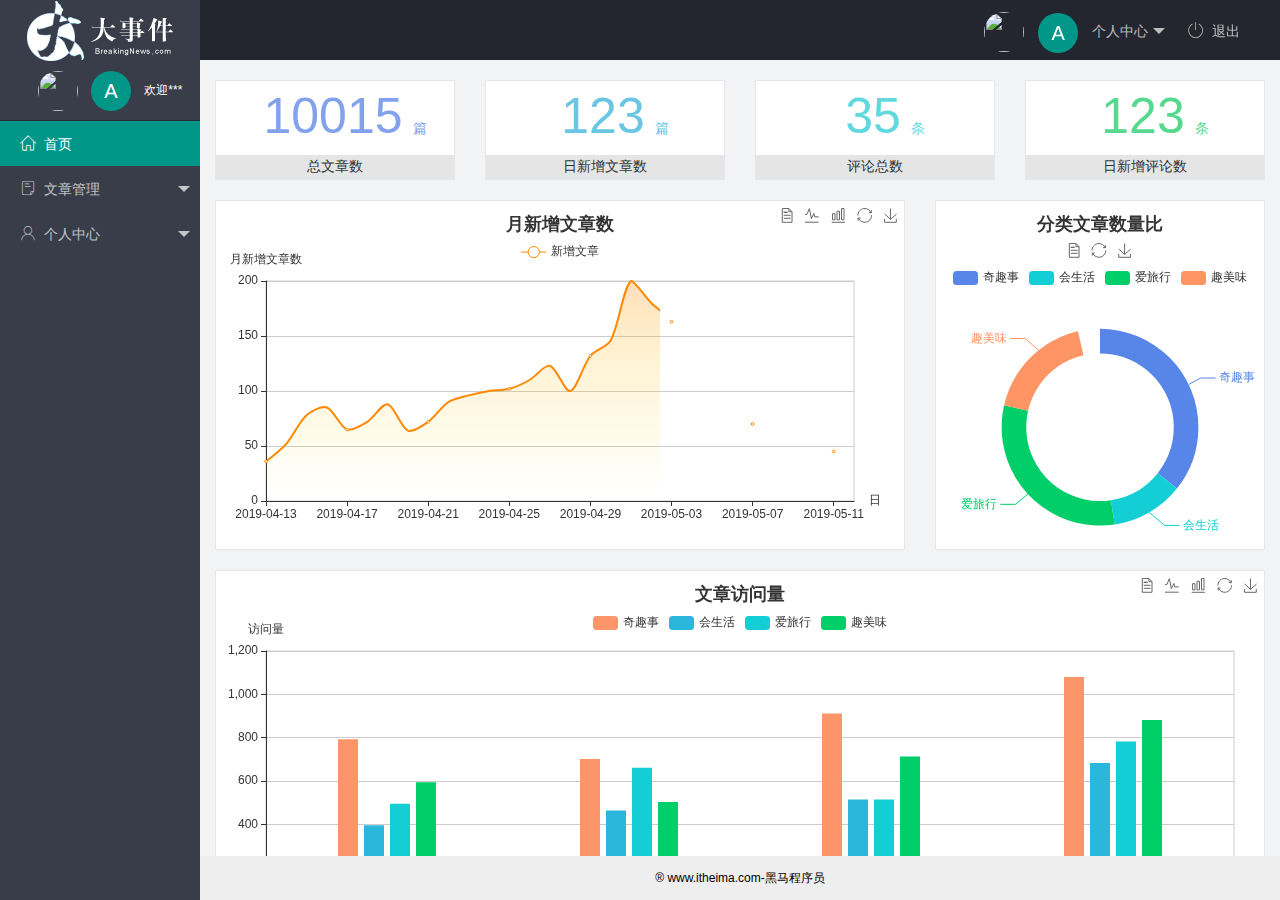
==== commit 980dd2b0: "完成个人中心的开发" ====
--- a/index.html
+++ b/index.html
@@ -28,9 +28,9 @@
                         个人中心
                     </a>
                     <dl class="layui-nav-child">
-                        <dd><a href="">基本资料</a></dd>
-                        <dd><a href="">更换头像</a></dd>
-                        <dd><a href="">重置密码</a></dd>
+                        <dd><a href="user/user_info.html" target="fm">基本资料</a></dd>
+                        <dd><a href="user/user_avater.html" target="fm">更换头像</a></dd>
+                        <dd><a href="user/pwd_reset.html" target="fm">重置密码</a></dd>
                     </dl>
                 </li>
                 <li class="layui-nav-item"><a href="javascript:;" id="btnLoginout"><span
@@ -71,11 +71,11 @@
                     <li class="layui-nav-item">
                         <a href="javascript:;"><span class="iconfont icon-style">&#xe614;</span>个人中心</a>
                         <dl class="layui-nav-child">
-                            <dd><a href="javascript:;"><i class="layui-icon layui-icon-app icon-style-list
+                            <dd><a href="user/user_info.html" target="fm"><i class="layui-icon layui-icon-app icon-style-list
                                 "></i>基本资料</a></dd>
-                            <dd><a href="javascript:;"><i class="layui-icon layui-icon-app icon-style-list
+                            <dd><a href="user/user_avater.html" target="fm"><i class="layui-icon layui-icon-app icon-style-list
                                 "></i>更换头像</a></dd>
-                            <dd><a href="javascript:;"><i class="layui-icon layui-icon-app icon-style-list
+                            <dd><a href="user/pwd_reset.html" target="fm"><i class="layui-icon layui-icon-app icon-style-list
                                 "></i>重置密码</a></dd>
                         </dl>
                     </li>
@@ -100,7 +100,7 @@
     <script src="assets/lib/jquery.js"></script>
     <script src="assets/js/baseAPI.js"></script>
     <script src="assets/js/index.js"></script>
-    k
+
 
 
 </body>
